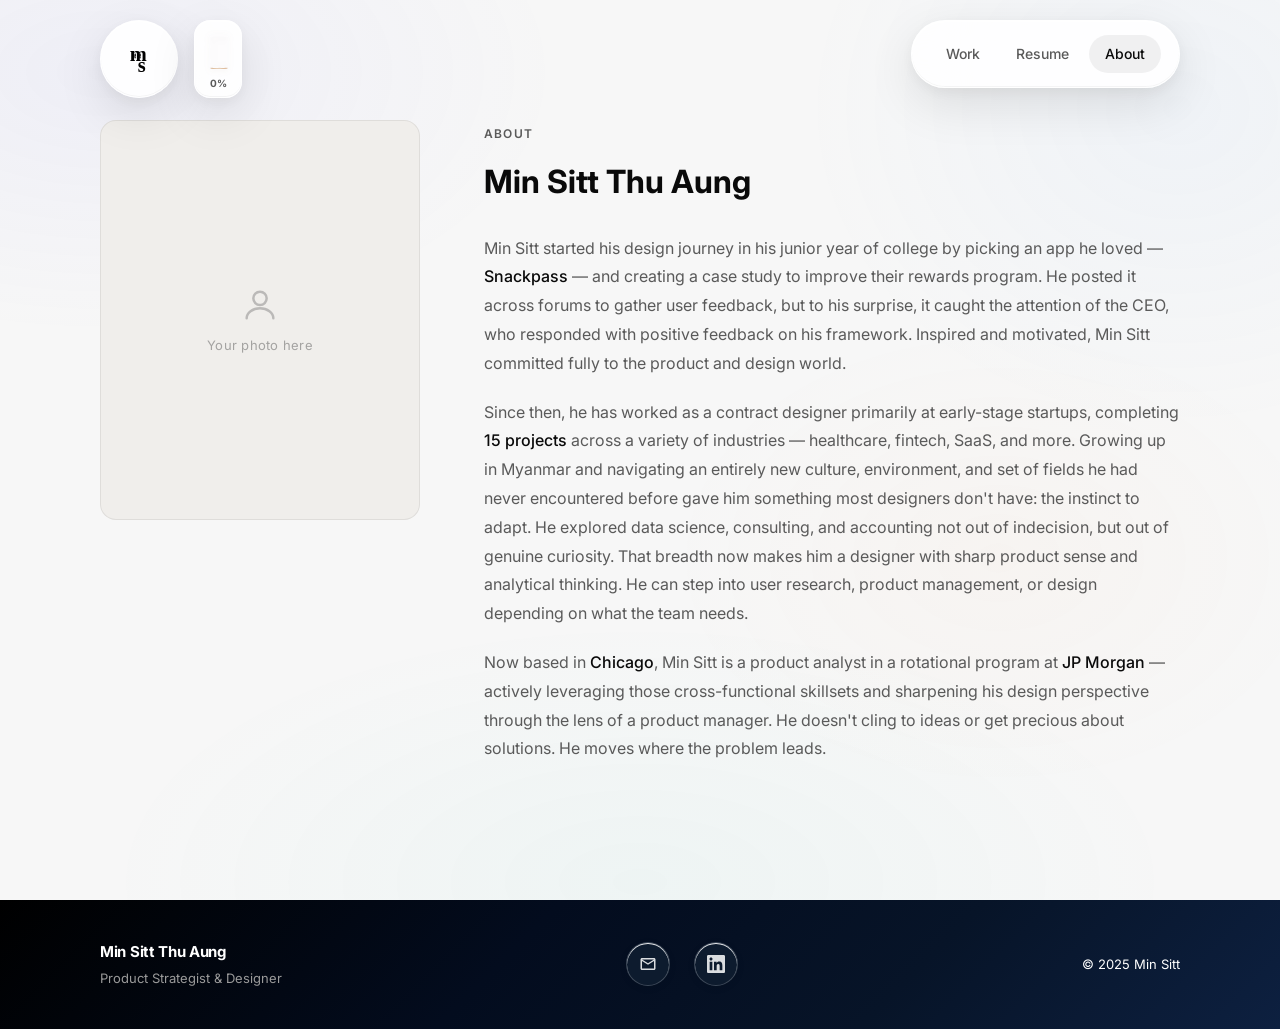
==== about.html @ b50e0cc5 "Add about page bio, layout, and image placeholder https://claude.ai/code/session_01Rt6TkphdpA5BntCbb" ====
<!DOCTYPE html>
<html lang="en">
<head>
  <meta charset="UTF-8" />
  <meta name="viewport" content="width=device-width, initial-scale=1.0" />
  <title>About | Min Sitt</title>
  <meta name="description" content="About Min Sitt Thu Aung — Product Strategist & Designer." />
  <link rel="stylesheet" href="styles.css" />
  <link rel="stylesheet" href="tea-tracker.css" />
  <link rel="preconnect" href="https://fonts.googleapis.com" />
  <link rel="preconnect" href="https://fonts.gstatic.com" crossorigin />
  <style>
    .about-page {
      padding-top: 120px;
      padding-bottom: 100px;
      min-height: 100vh;
    }
    .about-layout {
      display: grid;
      grid-template-columns: 320px 1fr;
      gap: 64px;
      align-items: start;
    }
    .about-image-col {
      position: sticky;
      top: 100px;
    }
    .about-image-placeholder {
      width: 100%;
      aspect-ratio: 4 / 5;
      background: #F0EEEB;
      border-radius: 16px;
      border: 1px solid var(--border);
      display: flex;
      flex-direction: column;
      align-items: center;
      justify-content: center;
      gap: 10px;
      color: var(--text-secondary);
    }
    .about-image-placeholder svg {
      opacity: 0.35;
    }
    .about-image-placeholder span {
      font-size: 0.8125rem;
      opacity: 0.5;
      letter-spacing: 0.02em;
    }
    .about-text-col {
      padding-top: 4px;
    }
    .about-label {
      font-size: 0.75rem;
      font-weight: 600;
      letter-spacing: 0.1em;
      text-transform: uppercase;
      color: var(--text-secondary);
      margin: 0 0 20px;
    }
    .about-name {
      font-size: 2rem;
      font-weight: 700;
      line-height: 1.2;
      color: var(--text-primary);
      margin: 0 0 32px;
    }
    .about-bio p {
      font-size: 1rem;
      line-height: 1.8;
      color: var(--text-secondary);
      margin: 0 0 20px;
    }
    .about-bio p:last-child {
      margin-bottom: 0;
    }
    .about-bio strong {
      color: var(--text-primary);
      font-weight: 500;
    }
    @media (max-width: 768px) {
      .about-layout {
        grid-template-columns: 1fr;
        gap: 36px;
      }
      .about-image-col {
        position: static;
      }
      .about-image-placeholder {
        aspect-ratio: 3 / 2;
      }
      .about-name {
        font-size: 1.5rem;
      }
    }
  </style>
</head>
<body>

  <!-- ===================== NAVIGATION ===================== -->
  <nav class="nav" role="navigation">
    <div class="nav-left">
      <a href="index.html" class="nav-logo-pill">
        <img src="assets/images/logo.svg" alt="Min Sitt" class="nav-logo" />
      </a>
    </div>
    <div class="nav-links-pill">
      <div class="nav-links">
        <a href="index.html#work">Work</a>
        <a href="resume.html">Resume</a>
        <a href="about.html" class="active">About</a>
      </div>
      <button class="nav-toggle" aria-label="Toggle menu" aria-expanded="false">
        <span></span><span></span><span></span>
      </button>
    </div>
    <div class="nav-mobile" role="menu">
      <a href="index.html#work" role="menuitem">Work</a>
      <a href="resume.html" role="menuitem">Resume</a>
      <a href="about.html" role="menuitem">About</a>
    </div>
  </nav>

  <main class="about-page">
    <div class="container">
      <div class="about-layout">

        <!-- Image -->
        <div class="about-image-col">
          <div class="about-image-placeholder">
            <svg width="40" height="40" viewBox="0 0 24 24" fill="none" xmlns="http://www.w3.org/2000/svg">
              <circle cx="12" cy="8" r="4" stroke="currentColor" stroke-width="1.5"/>
              <path d="M4 20C4 16.686 7.582 14 12 14C16.418 14 20 16.686 20 20" stroke="currentColor" stroke-width="1.5" stroke-linecap="round"/>
            </svg>
            <span>Your photo here</span>
          </div>
        </div>

        <!-- Bio -->
        <div class="about-text-col">
          <p class="about-label">About</p>
          <h1 class="about-name">Min Sitt Thu Aung</h1>
          <div class="about-bio">
            <p>
              Min Sitt started his design journey in his junior year of college by picking an app he loved — <strong>Snackpass</strong> — and creating a case study to improve their rewards program. He posted it across forums to gather user feedback, but to his surprise, it caught the attention of the CEO, who responded with positive feedback on his framework. Inspired and motivated, Min Sitt committed fully to the product and design world.
            </p>
            <p>
              Since then, he has worked as a contract designer primarily at early-stage startups, completing <strong>15 projects</strong> across a variety of industries — healthcare, fintech, SaaS, and more. Growing up in Myanmar and navigating an entirely new culture, environment, and set of fields he had never encountered before gave him something most designers don't have: the instinct to adapt. He explored data science, consulting, and accounting not out of indecision, but out of genuine curiosity. That breadth now makes him a designer with sharp product sense and analytical thinking. He can step into user research, product management, or design depending on what the team needs.
            </p>
            <p>
              Now based in <strong>Chicago</strong>, Min Sitt is a product analyst in a rotational program at <strong>JP Morgan</strong> — actively leveraging those cross-functional skillsets and sharpening his design perspective through the lens of a product manager. He doesn't cling to ideas or get precious about solutions. He moves where the problem leads.
            </p>
          </div>
        </div>

      </div>
    </div>
  </main>

  <footer class="footer">
    <div class="container">
      <div class="footer-inner">
        <div class="footer-left">
          <span class="footer-name">Min Sitt Thu Aung</span>
          <span class="footer-tagline">Product Strategist &amp; Designer</span>
        </div>
        <nav class="footer-links" aria-label="Footer links">
          <a href="mailto:minsitt101@gmail.com" class="social-icon-btn" aria-label="Email Min Mitt">
            <svg viewBox="0 0 24 24" fill="none" xmlns="http://www.w3.org/2000/svg" aria-hidden="true">
              <path d="M22 6C22 4.9 21.1 4 20 4H4C2.9 4 2 4.9 2 6V18C2 19.1 2.9 20 4 20H20C21.1 20 22 19.1 22 18V6ZM20 6L12 11L4 6H20ZM20 18H4V8L12 13L20 8V18Z" fill="currentColor"/>
            </svg>
          </a>
          <a href="https://www.linkedin.com/in/min-sitt-thu-aung/" target="_blank" rel="noopener" class="social-icon-btn" aria-label="Min Sitt on LinkedIn">
            <svg viewBox="0 0 24 24" fill="currentColor" xmlns="http://www.w3.org/2000/svg" aria-hidden="true">
              <path d="M20.447 20.452H16.893V14.883C16.893 13.555 16.866 11.846 15.041 11.846C13.188 11.846 12.905 13.291 12.905 14.785V20.452H9.351V9H12.765V10.561H12.811C13.288 9.661 14.448 8.711 16.181 8.711C19.782 8.711 20.448 11.081 20.448 14.166V20.452H20.447ZM5.337 7.433C4.193 7.433 3.274 6.507 3.274 5.368C3.274 4.23 4.194 3.305 5.337 3.305C6.477 3.305 7.401 4.23 7.401 5.368C7.401 6.507 6.476 7.433 5.337 7.433ZM7.119 20.452H3.555V9H7.119V20.452ZM22.225 0H1.771C0.792 0 0 0.774 0 1.729V22.271C0 23.227 0.792 24 1.771 24H22.222C23.2 24 24 23.227 24 22.271V1.729C24 0.774 23.2 0 22.222 0H22.225Z"/>
            </svg>
          </a>
        </nav>
        <span class="footer-copy">&copy; 2025 Min Sitt</span>
      </div>
    </div>
  </footer>

  <script src="script.js"></script>
  <script src="tea-tracker.js"></script>
</body>
</html>
---- styles.css ----
/* ============================================
   MIN SITT — PORTFOLIO
   Design System: Apple Liquid Glass Aesthetic
   ============================================ */

@import url('https://fonts.googleapis.com/css2?family=Inter:ital,opsz,wght@0,14..32,300;0,14..32,400;0,14..32,500;0,14..32,600;0,14..32,700;1,14..32,400&display=swap');
@import url('https://fonts.googleapis.com/css2?family=Libre+Baskerville:ital,wght@0,400;0,700;1,400&display=swap');

/* --- Root Variables --- */
:root {
  --font: 'Inter', -apple-system, BlinkMacSystemFont, 'Segoe UI', sans-serif;

  /* Colors */
  --bg: #F7F7F7;
  --surface: #FFFFFF;
  --text-primary: #0A0A0A;
  --text-secondary: #5A5A5A;
  --text-tertiary: #9A9A9A;
  --accent-blue: #2563EB;  /* blue for CURRENTLY / PREVIOUSLY */
  --border: rgba(0, 0, 0, 0.07);

  /* Liquid Glass */
  --glass-bg: rgba(255, 255, 255, 0.72);
  --glass-bg-strong: rgba(255, 255, 255, 0.90);
  --glass-border: rgba(255, 255, 255, 0.65);
  --glass-border-subtle: rgba(0, 0, 0, 0.07);
  --glass-blur: blur(24px) saturate(180%);
  --glass-blur-strong: blur(48px) saturate(200%);

  /* Shadows */
  --shadow-xs:  0 1px 3px rgba(0,0,0,0.05), 0 1px 2px rgba(0,0,0,0.03);
  --shadow-sm:  0 2px 8px rgba(0,0,0,0.06), 0 1px 3px rgba(0,0,0,0.04);
  --shadow-md:  0 8px 24px rgba(0,0,0,0.08), 0 2px 8px rgba(0,0,0,0.04);
  --shadow-lg:  0 16px 48px rgba(0,0,0,0.10), 0 4px 16px rgba(0,0,0,0.05);
  --shadow-xl:  0 32px 80px rgba(0,0,0,0.12), 0 8px 24px rgba(0,0,0,0.06);
  --glass-inset: inset 0 1px 0 rgba(255,255,255,0.90), inset 0 -1px 0 rgba(0,0,0,0.04);

  /* Radii */
  --r-sm:   10px;
  --r-md:   16px;
  --r-lg:   24px;
  --r-xl:   32px;
  --r-2xl:  40px;
  --r-pill: 100px;

  /* Transitions */
  --ease: cubic-bezier(0.25, 0.46, 0.45, 0.94);
  --ease-out: cubic-bezier(0.0, 0.0, 0.2, 1);
  --dur: 0.3s;
  --dur-slow: 0.55s;
}

/* --- Reset --- */
*, *::before, *::after { box-sizing: border-box; margin: 0; padding: 0; }

html {
  scroll-behavior: smooth;
  -webkit-font-smoothing: antialiased;
  -moz-osx-font-smoothing: grayscale;
  text-rendering: optimizeLegibility;
}

body {
  font-family: var(--font);
  background-color: var(--bg);
  color: var(--text-primary);
  line-height: 1.6;
  overflow-x: hidden;
}

a { text-decoration: none; color: inherit; }
img { max-width: 100%; height: auto; display: block; }

/* Ambient background — gives glass something to refract against */
body::before {
  content: '';
  position: fixed;
  inset: 0;
  background:
    radial-gradient(ellipse 55% 45% at 8%  8%,  rgba(99,102,241,0.06)  0%, transparent 65%),
    radial-gradient(ellipse 45% 55% at 92% 12%, rgba(96,165,250,0.05)  0%, transparent 65%),
    radial-gradient(ellipse 65% 45% at 50% 98%, rgba(20,184,166,0.04)  0%, transparent 65%),
    radial-gradient(ellipse 40% 40% at 78% 62%, rgba(251,146,60,0.03)  0%, transparent 65%);
  pointer-events: none;
  z-index: -1;
}

/* --- Container --- */
.container {
  max-width: 1160px;
  margin: 0 auto;
  padding: 0 40px;
}

/* ============================================
   NAVIGATION — Floating Glass Pill
   ============================================ */
.nav {
  position: fixed;
  top: 20px;
  left: 0;
  right: 0;
  z-index: 1000;
  max-width: 1160px;
  margin: 0 auto;
  padding: 0 40px;
  display: flex;
  justify-content: space-between;
  align-items: flex-start;
  pointer-events: none;
}

/* Left nav group: logo pill + tea tracker */
.nav-left {
  display: flex;
  align-items: flex-start;
  gap: 16px;
}

/* Shared glass pill base */
.nav-logo-pill,
.nav-links-pill {
  background: var(--glass-bg-strong);
  backdrop-filter: var(--glass-blur-strong);
  -webkit-backdrop-filter: var(--glass-blur-strong);
  border: 1px solid var(--glass-border);
  box-shadow: var(--glass-inset), var(--shadow-lg);
  pointer-events: auto;
  transition: box-shadow var(--dur) var(--ease);
}

/* Left: circular logo pill */
.nav-logo-pill {
  display: flex;
  align-items: center;
  justify-content: center;
  border-radius: 50%;
  width: 78px;
  height: 78px;
  flex-shrink: 0;
}

.nav-logo {
  display: block;
  height: 54px;
  width: auto;
}

/* Right: links pill */
.nav-links-pill {
  border-radius: var(--r-pill);
  padding: 14px 18px;
  display: flex;
  align-items: center;
}

.nav-links {
  display: flex;
  align-items: center;
  gap: 4px;
}

.nav-links a {
  font-size: 14px;
  font-weight: 500;
  color: var(--text-secondary);
  padding: 8px 16px;
  border-radius: var(--r-pill);
  transition: all var(--dur) var(--ease);
  white-space: nowrap;
}
.nav-links a:hover, .nav-links a.active {
  color: var(--text-primary);
  background: rgba(0,0,0,0.055);
}

/* Hamburger */
.nav-toggle {
  display: none;
  flex-direction: column;
  gap: 5px;
  background: none;
  border: none;
  cursor: pointer;
  padding: 8px;
  border-radius: var(--r-sm);
  color: var(--text-primary);
  transition: background var(--dur) var(--ease);
}
.nav-toggle:hover { background: rgba(0,0,0,0.05); }
.nav-toggle span {
  display: block;
  width: 20px;
  height: 1.5px;
  background: currentColor;
  border-radius: 2px;
  transition: all var(--dur) var(--ease);
}
.nav-toggle.open span:nth-child(1) { transform: translateY(6.5px) rotate(45deg); }
.nav-toggle.open span:nth-child(2) { opacity: 0; transform: scaleX(0); }
.nav-toggle.open span:nth-child(3) { transform: translateY(-6.5px) rotate(-45deg); }

/* Mobile dropdown */
.nav-mobile {
  display: none;
  position: absolute;
  top: calc(100% + 10px);
  left: 0; right: 0;
  background: var(--glass-bg-strong);
  backdrop-filter: var(--glass-blur-strong);
  -webkit-backdrop-filter: var(--glass-blur-strong);
  border: 1px solid var(--glass-border);
  border-radius: var(--r-lg);
  box-shadow: var(--glass-inset), var(--shadow-xl);
  padding: 10px;
  flex-direction: column;
  gap: 2px;
  animation: menuIn 0.22s var(--ease) both;
  pointer-events: auto;
}
.nav-mobile.open { display: flex; }
.nav-mobile a {
  font-size: 16px;
  font-weight: 500;
  color: var(--text-secondary);
  padding: 14px 18px;
  border-radius: var(--r-md);
  transition: all var(--dur) var(--ease);
}
.nav-mobile a:hover { color: var(--text-primary); background: rgba(0,0,0,0.04); }

@keyframes menuIn {
  from { opacity: 0; transform: translateY(-8px); }
  to   { opacity: 1; transform: translateY(0); }
}

/* ============================================
   HERO
   1999–1100px desktop spec:
     Name:    40px
     Tagline: 25px
     Role:    20px
   ============================================ */
.hero {
  padding-top: 158px;
  padding-bottom: 100px;
}

.hero-greeting {
  font-size: 40px;
  font-weight: 700;
  letter-spacing: -0.025em;
  line-height: 1.15;
  color: var(--text-primary);
  margin-bottom: 28px;
  display: flex;
  align-items: center;
  gap: 10px;
  flex-wrap: wrap;
  opacity: 0;
  animation: fadeUp 0.65s var(--ease) 0.05s both;
}

.hero-star {
  display: inline-flex;
  align-items: center;
  color: var(--accent-blue);
  font-style: normal;
}

.hero-tagline {
  font-size: 25px;
  font-weight: 400;
  line-height: 1.55;
  color: var(--text-secondary);
  max-width: 640px;
  margin-bottom: 36px;
  letter-spacing: -0.01em;
  opacity: 0;
  animation: fadeUp 0.65s var(--ease) 0.15s both;
}

.hero-roles {
  display: flex;
  flex-direction: column;
  gap: 6px;
  margin-bottom: 44px;
  opacity: 0;
  animation: fadeUp 0.65s var(--ease) 0.25s both;
}

.hero-role-line {
  font-size: 20px;
  font-weight: 400;
  line-height: 1.5;
  color: var(--text-primary);
  letter-spacing: -0.005em;
}

.hero-role-line .role-label {
  font-weight: 700;
  color: var(--accent-blue);
  letter-spacing: 0.02em;
  font-size: 20px;
  margin-right: 6px;
}

.hero-cta {
  display: flex;
  align-items: center;
  gap: 12px;
  flex-wrap: wrap;
  opacity: 0;
  animation: fadeUp 0.65s var(--ease) 0.35s both;
}

/* Buttons */
.btn-primary {
  display: inline-flex;
  align-items: center;
  gap: 8px;
  background: var(--text-primary);
  color: #FFF;
  font-size: 14px;
  font-weight: 600;
  letter-spacing: -0.01em;
  padding: 14px 26px;
  border-radius: var(--r-pill);
  box-shadow: 0 2px 10px rgba(0,0,0,0.22), inset 0 1px 0 rgba(255,255,255,0.12);
  transition: all var(--dur) var(--ease);
}
.btn-primary:hover {
  transform: translateY(-2px) scale(1.02);
  box-shadow: 0 8px 28px rgba(0,0,0,0.26), inset 0 1px 0 rgba(255,255,255,0.12);
  opacity: 0.88;
}
.btn-primary:active { transform: translateY(0) scale(0.99); }

.btn-glass {
  display: inline-flex;
  align-items: center;
  gap: 8px;
  background: var(--glass-bg-strong);
  backdrop-filter: var(--glass-blur);
  -webkit-backdrop-filter: var(--glass-blur);
  border: 1px solid var(--glass-border-subtle);
  color: var(--text-primary);
  font-size: 14px;
  font-weight: 600;
  letter-spacing: -0.01em;
  padding: 14px 26px;
  border-radius: var(--r-pill);
  box-shadow: var(--glass-inset), var(--shadow-sm);
  transition: all var(--dur) var(--ease);
}
.btn-glass:hover {
  transform: translateY(-2px) scale(1.02);
  box-shadow: var(--glass-inset), var(--shadow-md);
}
.btn-glass:active { transform: translateY(0) scale(0.99); }

/* ============================================
   HERO LAYOUT — Side by side
   ============================================ */
.hero-layout {
  display: flex;
  align-items: center;
  gap: 72px;
}

.hero-content {
  flex: 1;
  min-width: 0;
}

/* ---- Photo column ---- */
.hero-photo-col {
  flex-shrink: 0;
  display: flex;
  flex-direction: column;
  align-items: center;
  gap: 20px;
  opacity: 0;
  animation: fadeUp 0.65s var(--ease) 0.4s both;
}

.hero-photo-wrap {
  position: relative;
}

/* Outer glow ring — Liquid Glass style */
.hero-photo-ring {
  width: 280px;
  height: 280px;
  border-radius: 50%;
  padding: 5px;
  background: linear-gradient(
    135deg,
    rgba(255, 255, 255, 0.90) 0%,
    rgba(255, 255, 255, 0.45) 40%,
    rgba(255, 255, 255, 0.20) 100%
  );
  box-shadow:
    0 0 0 1px rgba(255, 255, 255, 0.60),
    0 8px 32px rgba(0, 0, 0, 0.10),
    0 2px 8px rgba(0, 0, 0, 0.06),
    inset 0 1px 0 rgba(255, 255, 255, 0.95),
    inset 0 -1px 0 rgba(0, 0, 0, 0.04);
  backdrop-filter: blur(2px);
  -webkit-backdrop-filter: blur(2px);
  transition: box-shadow var(--dur-slow) var(--ease);
}

.hero-photo-ring:hover {
  box-shadow:
    0 0 0 1px rgba(255, 255, 255, 0.75),
    0 16px 48px rgba(0, 0, 0, 0.13),
    0 4px 12px rgba(0, 0, 0, 0.07),
    inset 0 1px 0 rgba(255, 255, 255, 0.95),
    inset 0 -1px 0 rgba(0, 0, 0, 0.04);
}

.hero-photo {
  width: 100%;
  height: 100%;
  border-radius: 50%;
  object-fit: cover;
  object-position: center top;
  display: block;
}

/* ---- Social icons ---- */
.hero-socials {
  display: flex;
  align-items: center;
  gap: 12px;
}

.social-icon-btn {
  display: inline-flex;
  align-items: center;
  justify-content: center;
  width: 44px;
  height: 44px;
  border-radius: 50%;
  background: var(--glass-bg-strong);
  backdrop-filter: var(--glass-blur);
  -webkit-backdrop-filter: var(--glass-blur);
  border: 1px solid var(--glass-border);
  box-shadow: var(--glass-inset), var(--shadow-sm);
  color: var(--text-secondary);
  transition: all var(--dur) var(--ease);
}

.social-icon-btn svg {
  width: 18px;
  height: 18px;
}

.social-icon-btn:hover {
  color: var(--text-primary);
  background: rgba(255, 255, 255, 0.95);
  transform: translateY(-2px) scale(1.06);
  box-shadow: var(--glass-inset), var(--shadow-md);
}

.social-icon-btn:active {
  transform: translateY(0) scale(0.97);
}

/* ============================================
   WORK SECTION
   ============================================ */
.work {
  padding: 80px 0 120px;
}

.section-header {
  display: flex;
  align-items: baseline;
  justify-content: space-between;
  margin-bottom: 40px;
  padding-bottom: 20px;
  border-bottom: 1px solid var(--border);
}

.section-title {
  font-size: 13px;
  font-weight: 700;
  letter-spacing: 0.09em;
  text-transform: uppercase;
  color: var(--text-tertiary);
}

.section-count {
  font-size: 13px;
  font-weight: 500;
  color: var(--text-tertiary);
}

/* Projects Grid */
.projects-grid {
  display: grid;
  grid-template-columns: repeat(2, 1fr);
  gap: 20px;
}


/* Project Card — Liquid Glass */
.project-card {
  display: block;
  border-radius: var(--r-xl);
  overflow: hidden;
  text-decoration: none;
  color: inherit;
  background: var(--glass-bg-strong);
  backdrop-filter: var(--glass-blur);
  -webkit-backdrop-filter: var(--glass-blur);
  border: 1px solid rgba(255,255,255,0.75);
  box-shadow: var(--glass-inset), var(--shadow-md);
  transition:
    transform var(--dur) var(--ease),
    box-shadow var(--dur) var(--ease);
  position: relative;
}
.project-card:hover {
  transform: translateY(-7px) scale(1.006);
  box-shadow: var(--glass-inset), var(--shadow-xl);
}
.project-card:active {
  transform: translateY(-2px) scale(1.003);
}

/* Preview */
.project-preview {
  width: 100%;
  aspect-ratio: 16 / 9;
  overflow: hidden;
  position: relative;
}

.project-preview-bg {
  width: 100%; height: 100%;
  transition: transform var(--dur-slow) var(--ease);
}
.project-card:hover .project-preview-bg { transform: scale(1.04); }

.project-preview img {
  position: absolute;
  inset: 0;
  width: 100%; height: 100%;
  object-fit: cover;
  transition: transform var(--dur-slow) var(--ease);
}
.project-card:hover .project-preview img { transform: scale(1.04); }

/* Info panel */
.project-info {
  padding: 24px 28px;
  display: flex;
  align-items: flex-start;
  justify-content: space-between;
  gap: 16px;
}

.project-meta { flex: 1; }

.project-number {
  font-size: 11px;
  font-weight: 700;
  letter-spacing: 0.08em;
  text-transform: uppercase;
  color: var(--text-tertiary);
  margin-bottom: 6px;
}

.project-title {
  font-size: 20px;
  font-weight: 700;
  letter-spacing: -0.025em;
  line-height: 1.2;
  color: var(--text-primary);
  margin-bottom: 6px;
}

.project-desc {
  font-size: 14px;
  color: var(--text-secondary);
  line-height: 1.55;
  max-width: 560px;
}

.project-tags {
  display: flex;
  flex-wrap: wrap;
  gap: 6px;
  margin-top: 14px;
}

.tag {
  display: inline-block;
  font-size: 11px;
  font-weight: 600;
  letter-spacing: 0.05em;
  text-transform: uppercase;
  color: var(--text-secondary);
  background: rgba(0,0,0,0.05);
  border: 1px solid rgba(0,0,0,0.06);
  padding: 5px 11px;
  border-radius: var(--r-pill);
}

.tag--nda {
  color: #92400E;
  background: rgba(251, 191, 36, 0.12);
  border-color: rgba(251, 191, 36, 0.35);
}

/* NDA Gate — case study locked section */
.cs-nda-gate {
  display: flex;
  flex-direction: column;
  align-items: center;
  justify-content: center;
  text-align: center;
  padding: 80px 24px 100px;
  gap: 20px;
}

.cs-nda-gate-label {
  font-size: 18px;
  font-weight: 500;
  color: var(--text-primary);
  letter-spacing: 0.04em;
}

.cs-nda-gate .social-icon-btn {
  width: 48px;
  height: 48px;
  font-size: 22px;
}

.project-arrow {
  display: flex;
  align-items: center;
  justify-content: center;
  width: 40px; height: 40px;
  border-radius: 50%;
  background: rgba(0,0,0,0.06);
  color: var(--text-primary);
  flex-shrink: 0;
  align-self: flex-end;
  transition: all var(--dur) var(--ease);
}
.project-card:hover .project-arrow {
  background: var(--text-primary);
  color: #FFF;
  transform: translate(2px, -2px);
}
.project-arrow svg { width: 16px; height: 16px; }

/* Project-specific gradient palettes (swap divs for real screenshots) */
/* STP — high-stakes, alert, authority */
.grad-stp {
  background: linear-gradient(135deg, #0c0c1e 0%, #1a1040 40%, #2d1b69 70%, #4c1d95 100%);
}
/* Curiocity — finance, data, clarity */
.grad-curiocity {
  background: linear-gradient(135deg, #0a0f1e 0%, #0f1f3d 40%, #1e3a6e 70%, #1d4ed8 100%);
}
/* NDA Healthcare — clinical, trust, diagnostics */
.grad-health {
  background: linear-gradient(135deg, #022c22 0%, #064e3b 45%, #065f46 75%, #047857 100%);
}
/* Snackpass — energy, food, social rewards */
.grad-snackpass {
  background: linear-gradient(135deg, #3b0a1c 0%, #831843 40%, #be185d 70%, #e11d48 100%);
}
/* JP Morgan — new terracotta/copper brand */
.grad-jpm {
  background:
    linear-gradient(160deg, rgba(180, 120, 70, 0.55) 0%, transparent 50%),
    linear-gradient(320deg, rgba(100, 58, 28, 0.50) 0%, transparent 55%),
    linear-gradient(220deg, rgba(210, 155, 100, 0.40) 0%, transparent 45%),
    linear-gradient(50deg,  rgba(90,  50, 20, 0.45) 0%, transparent 50%),
    #B8723A;
}

/* ============================================
   FOOTER
   ============================================ */
.footer {
  padding: 40px 0;
  background: linear-gradient(135deg, #000000 0%, #030c1e 40%, #071428 70%, #0d2040 100%);
  border-top: none;
}

/* Override text colors for accessibility against dark footer background */
.footer-name {
  color: #FFFFFF;
}
.footer-tagline {
  color: rgba(255, 255, 255, 0.75);
}
.footer-copy {
  color: #ffffff;
}

/* Icon buttons tuned for dark footer — solid background so browser chrome doesn't bleed through */
.footer .social-icon-btn {
  color: rgba(255, 255, 255, 0.85);
  background: #0d1b2e;
  border-color: rgba(255, 255, 255, 0.2);
}
.footer .social-icon-btn:hover {
  color: #ffffff;
  background: #142540;
  border-color: rgba(255, 255, 255, 0.35);
  box-shadow: var(--glass-inset), 0 0 16px rgba(100, 160, 255, 0.2);
}

.footer-inner {
  display: flex;
  align-items: center;
  justify-content: space-between;
  flex-wrap: wrap;
  gap: 20px;
}

.footer-left { display: flex; flex-direction: column; gap: 4px; }

.footer-name {
  font-size: 15px;
  font-weight: 700;
  letter-spacing: -0.02em;
}

.footer-tagline {
  font-size: 13px;
  color: var(--text-tertiary);
}

.footer-links {
  display: flex;
  align-items: center;
  gap: 24px;
  flex-wrap: wrap;
}
.footer-links a {
  font-size: 14px;
  font-weight: 500;
  color: var(--text-secondary);
  transition: color var(--dur) var(--ease);
}
.footer-links a:hover { color: var(--text-primary); }

.footer-copy {
  font-size: 13px;
  color: #ffffff;
}

/* ============================================
   CASE STUDY PAGES
   ============================================ */
.cs-page { padding-top: 140px; }

.back-link {
  display: inline-flex;
  align-items: center;
  gap: 8px;
  font-size: 14px;
  font-weight: 500;
  color: var(--text-secondary);
  margin-bottom: 40px;
  padding: 10px 18px;
  border-radius: var(--r-pill);
  background: var(--glass-bg-strong);
  backdrop-filter: var(--glass-blur);
  -webkit-backdrop-filter: var(--glass-blur);
  border: 1px solid var(--glass-border-subtle);
  box-shadow: var(--glass-inset), var(--shadow-xs);
  transition: all var(--dur) var(--ease);
}
.back-link:hover {
  color: var(--text-primary);
  transform: translateX(-3px);
  box-shadow: var(--glass-inset), var(--shadow-sm);
}
.back-link svg { width: 14px; height: 14px; }

.cs-eyebrow {
  font-size: 12px;
  font-weight: 700;
  letter-spacing: 0.1em;
  text-transform: uppercase;
  color: var(--text-tertiary);
  margin-bottom: 18px;
}

.cs-title {
  font-size: clamp(36px, 5.5vw, 68px);
  font-weight: 700;
  letter-spacing: -0.04em;
  line-height: 1.05;
  margin-bottom: 22px;
  max-width: 900px;
}

.cs-subtitle {
  font-size: clamp(17px, 2vw, 21px);
  color: var(--text-secondary);
  line-height: 1.55;
  max-width: 680px;
  margin-bottom: 44px;
  font-weight: 400;
  letter-spacing: -0.01em;
}

/* Meta pills strip */
.cs-meta-strip {
  display: flex;
  flex-wrap: wrap;
  gap: 10px;
  margin-bottom: 72px;
}

.cs-meta-pill {
  display: flex;
  align-items: center;
  gap: 10px;
  background: var(--glass-bg-strong);
  backdrop-filter: var(--glass-blur);
  -webkit-backdrop-filter: var(--glass-blur);
  border: 1px solid var(--glass-border-subtle);
  border-radius: var(--r-pill);
  box-shadow: var(--glass-inset), var(--shadow-xs);
  padding: 11px 20px;
}
.cs-meta-pill .pill-label {
  font-size: 11px;
  font-weight: 700;
  letter-spacing: 0.07em;
  text-transform: uppercase;
  color: var(--text-tertiary);
}
.cs-meta-pill .pill-sep {
  width: 1px; height: 12px;
  background: var(--border);
}
.cs-meta-pill .pill-value {
  font-size: 13px;
  font-weight: 600;
  color: var(--text-primary);
}

/* Hero image */
.cs-hero-image {
  width: 100%;
  border-radius: var(--r-xl);
  overflow: hidden;
  margin-bottom: 100px;
  box-shadow: var(--shadow-xl);
}
.cs-hero-image img {
  width: 100%; height: auto;
  display: block;
}
.cs-hero-image-placeholder {
  width: 100%; height: 100%;
  display: flex;
  align-items: center;
  justify-content: center;
  font-size: 13px;
  font-weight: 600;
  color: rgba(255,255,255,0.5);
  letter-spacing: 0.08em;
  text-transform: uppercase;
}

/* Content body */
.cs-body {
  max-width: 760px;
  margin: 0 auto;
  padding-bottom: 120px;
}

.cs-section {
  margin-bottom: 80px;
}

.cs-section-label {
  font-size: 11px;
  font-weight: 700;
  letter-spacing: 0.1em;
  text-transform: uppercase;
  color: var(--text-tertiary);
  margin-bottom: 20px;
  padding-bottom: 14px;
  border-bottom: 1px solid var(--border);
}

.cs-section h2 {
  font-size: clamp(24px, 3vw, 34px);
  font-weight: 700;
  letter-spacing: -0.025em;
  line-height: 1.2;
  margin-bottom: 20px;
}

.cs-section h3 {
  font-size: clamp(18px, 2.2vw, 22px);
  font-weight: 700;
  letter-spacing: -0.02em;
  line-height: 1.25;
  margin-bottom: 12px;
  margin-top: 44px;
}
.cs-section h3:first-child { margin-top: 0; }

.cs-section p {
  font-size: 17px;
  line-height: 1.78;
  color: var(--text-secondary);
  margin-bottom: 20px;
}
.cs-section p:last-child { margin-bottom: 0; }

.cs-section ul, .cs-section ol {
  padding-left: 22px;
  margin-bottom: 20px;
}
.cs-section li {
  font-size: 17px;
  line-height: 1.78;
  color: var(--text-secondary);
  margin-bottom: 8px;
}

/* Highlight / Callout */
.cs-callout {
  background: var(--glass-bg);
  backdrop-filter: var(--glass-blur);
  -webkit-backdrop-filter: var(--glass-blur);
  border: 1px solid var(--glass-border-subtle);
  border-radius: var(--r-lg);
  box-shadow: var(--glass-inset), var(--shadow-sm);
  padding: 32px 36px;
  margin: 40px 0;
}

.cs-callout blockquote {
  font-size: clamp(17px, 2vw, 22px);
  font-weight: 500;
  font-style: italic;
  line-height: 1.55;
  color: var(--text-primary);
  letter-spacing: -0.01em;
}

.cs-callout .quote-attr {
  font-size: 12px;
  font-weight: 700;
  color: var(--text-tertiary);
  margin-top: 16px;
  font-style: normal;
  letter-spacing: 0.07em;
  text-transform: uppercase;
}

/* Stats row */
.cs-stats {
  display: grid;
  grid-template-columns: repeat(3, 1fr);
  gap: 16px;
  margin: 40px 0;
}

.stat-card {
  background: var(--glass-bg-strong);
  backdrop-filter: var(--glass-blur);
  -webkit-backdrop-filter: var(--glass-blur);
  border: 1px solid var(--glass-border-subtle);
  border-radius: var(--r-lg);
  box-shadow: var(--glass-inset), var(--shadow-sm);
  padding: 24px 20px;
  text-align: center;
}

.stat-value {
  font-size: clamp(28px, 4vw, 40px);
  font-weight: 700;
  letter-spacing: -0.04em;
  line-height: 1;
  margin-bottom: 8px;
}
.stat-label {
  font-size: 13px;
  font-weight: 500;
  color: var(--text-secondary);
}

/* Wide images */
.cs-image-full {
  width: calc(100% + 80px);
  margin-left: -40px;
  border-radius: var(--r-xl);
  overflow: hidden;
  margin-top: 44px;
  margin-bottom: 44px;
  box-shadow: var(--shadow-lg);
}
.cs-image-full img {
  width: 100%; height: auto;
  display: block;
}
.cs-image-caption {
  text-align: center;
  font-size: 13px;
  color: var(--text-secondary);
  margin-top: 10px;
}
.cs-image-full .image-placeholder {
  aspect-ratio: 16/9;
  display: flex;
  align-items: center;
  justify-content: center;
  font-size: 12px;
  font-weight: 600;
  color: rgba(255,255,255,0.5);
  letter-spacing: 0.08em;
  text-transform: uppercase;
}

/* 2-col image grid */
.cs-image-grid {
  display: grid;
  grid-template-columns: 1fr 1fr;
  gap: 14px;
  margin: 40px 0;
}
.cs-image-grid-item {
  border-radius: var(--r-lg);
  overflow: hidden;
  box-shadow: var(--shadow-md);
  aspect-ratio: 4/3;
}
.cs-image-grid-item img {
  width: 100%; height: 100%;
  object-fit: cover;
}
.cs-image-grid-item .image-placeholder {
  width: 100%; height: 100%;
  display: flex;
  align-items: center;
  justify-content: center;
  font-size: 12px;
  font-weight: 600;
  color: rgba(255,255,255,0.5);
  letter-spacing: 0.07em;
  text-transform: uppercase;
}

.img-caption {
  font-size: 13px;
  font-style: italic;
  color: var(--text-tertiary);
  text-align: center;
  margin-top: 12px;
}

.cs-figure {
  margin-top: 44px;
  margin-bottom: 44px;
}
.cs-figure .cs-image-full {
  margin-top: 0;
  margin-bottom: 0;
  border-radius: 0 !important;
  overflow: visible !important;
  box-shadow: none;
}

/* Feature cards — Apple Liquid Glass (used in STP case study) */
.cs-feature-grid {
  display: grid;
  grid-template-columns: 1fr 1fr;
  gap: 16px;
  margin: 32px 0;
}

.cs-feature-card {
  background: var(--glass-bg-strong);
  backdrop-filter: var(--glass-blur);
  -webkit-backdrop-filter: var(--glass-blur);
  border: 1px solid var(--glass-border);
  border-radius: var(--r-lg);
  box-shadow: var(--glass-inset), var(--shadow-md);
  padding: 28px 24px;
}

.cs-feature-card-icon {
  font-size: 30px;
  line-height: 1;
  margin-bottom: 14px;
}

.cs-feature-card h4 {
  font-size: 16px;
  font-weight: 700;
  letter-spacing: -0.02em;
  color: var(--text-primary);
  margin-bottom: 8px;
}

.cs-feature-card p {
  font-size: 15px;
  color: var(--text-secondary);
  line-height: 1.6;
  margin-bottom: 0;
}

/* Section divider */
.cs-divider {
  border: none;
  border-top: 1px solid var(--border);
  margin: 0 0 80px;
}

/* Case study nav */
.cs-nav {
  display: grid;
  grid-template-columns: 1fr 1fr;
  gap: 14px;
  padding-top: 60px;
  border-top: 1px solid var(--border);
}

.cs-nav-card {
  display: block;
  background: var(--glass-bg-strong);
  backdrop-filter: var(--glass-blur);
  -webkit-backdrop-filter: var(--glass-blur);
  border: 1px solid var(--glass-border-subtle);
  border-radius: var(--r-lg);
  box-shadow: var(--glass-inset), var(--shadow-sm);
  padding: 22px 24px;
  transition: all var(--dur) var(--ease);
  text-decoration: none;
  color: inherit;
}
.cs-nav-card:hover {
  transform: translateY(-3px);
  box-shadow: var(--glass-inset), var(--shadow-lg);
}
.cs-nav-card.next { text-align: right; }
.cs-nav-dir {
  font-size: 11px;
  font-weight: 700;
  letter-spacing: 0.08em;
  text-transform: uppercase;
  color: var(--text-tertiary);
  margin-bottom: 8px;
}
.cs-nav-title {
  font-size: 15px;
  font-weight: 700;
  letter-spacing: -0.02em;
}

/* ============================================
   TESTIMONIALS SECTION
   ============================================ */
.testimonials {
  padding: 0 0 120px;
}

.testimonials-scroll-wrapper {
  overflow: hidden;
  position: relative;
}

.testimonials-scroll-wrapper::before,
.testimonials-scroll-wrapper::after {
  content: '';
  position: absolute;
  top: 0;
  height: 100%;
  /* Covers the full container margin + 80px into card area so the fade is always visible */
  width: max(80px, calc((100vw - 1160px) / 2 + 80px));
  pointer-events: none;
  z-index: 1;
}

.testimonials-scroll-wrapper::before {
  left: 0;
  background: linear-gradient(to right, var(--bg), transparent);
}

.testimonials-scroll-wrapper::after {
  right: 0;
  background: linear-gradient(to left, var(--bg), transparent);
}

@media (max-width: 600px) {
  .testimonials-scroll-wrapper::before,
  .testimonials-scroll-wrapper::after {
    width: 60px;
  }
}

.testimonials-track {
  display: flex;
  gap: 16px;
  overflow-x: auto;
  scroll-snap-type: x mandatory;
  scroll-behavior: smooth;
  /* Align first card with container content on all viewport widths */
  padding: 20px max(40px, calc((100vw - 1160px) / 2 + 40px)) 28px;
  /* Match scroll-padding to padding so snap doesn't override the offset */
  scroll-padding-left: max(40px, calc((100vw - 1160px) / 2 + 40px));
  scrollbar-width: none;
  -ms-overflow-style: none;
  cursor: grab;
}
.testimonials-track:active { cursor: grabbing; }
.testimonials-track::-webkit-scrollbar { display: none; }

/* Testimonial Card — soft matte frosted sheet, distinct from glossy project cards */
.testimonial-card {
  flex-shrink: 0;
  width: 380px;
  scroll-snap-align: start;
  display: flex;
  flex-direction: column;
  padding: 32px;
  background: #ECEEF0;
  border: none;
  border-radius: var(--r-xl);
  box-shadow: 0 2px 12px rgba(0,0,0,0.06), 0 1px 3px rgba(0,0,0,0.04);
  position: relative;
  overflow: hidden;
  transition:
    transform var(--dur) var(--ease),
    box-shadow var(--dur) var(--ease);
}
.testimonial-card:hover {
  transform: translateY(-4px);
  box-shadow: 0 8px 28px rgba(0,0,0,0.09), 0 2px 8px rgba(0,0,0,0.05);
}

/* Large decorative opening quote mark */
.testimonial-quote-mark {
  font-family: Georgia, 'Times New Roman', serif;
  font-size: 80px;
  line-height: 0.75;
  font-weight: 400;
  color: var(--accent-blue);
  opacity: 0.18;
  user-select: none;
  pointer-events: none;
  display: block;
  margin-bottom: 4px;
}

.testimonial-text {
  font-size: 16px;
  font-weight: 400;
  font-style: italic;
  line-height: 1.78;
  color: var(--text-primary);
  letter-spacing: -0.01em;
  flex: 1;
  margin-bottom: 28px;
}

/* Author row */
.testimonial-author {
  display: flex;
  align-items: center;
  gap: 14px;
  padding-top: 20px;
  border-top: 1px solid var(--border);
}

/* Initials-based avatar — replace with <img> when headshots are available */
.testimonial-avatar {
  width: 48px;
  height: 48px;
  border-radius: 50%;
  flex-shrink: 0;
  display: flex;
  align-items: center;
  justify-content: center;
  font-size: 13px;
  font-weight: 700;
  letter-spacing: 0.04em;
  color: rgba(255, 255, 255, 0.92);
  font-style: normal;
  box-shadow:
    0 2px 10px rgba(0, 0, 0, 0.18),
    inset 0 1px 0 rgba(255, 255, 255, 0.22);
}

/* Avatar colours matched to project gradient palettes */
.testimonial-avatar--health    { background: linear-gradient(135deg, #047857 0%, #065f46 100%); }
.testimonial-avatar--stp       { background: linear-gradient(135deg, #4c1d95 0%, #2d1b69 100%); }
.testimonial-avatar--curiocity { background: linear-gradient(135deg, #1d4ed8 0%, #0f1f3d 100%); }
.testimonial-avatar--jpm       { background: linear-gradient(135deg, #2563EB 0%, #1e3a5f 100%); }

.testimonial-author-info {
  display: flex;
  flex-direction: column;
  gap: 2px;
  min-width: 0;
}

.testimonial-name {
  font-size: 14px;
  font-weight: 700;
  letter-spacing: -0.01em;
  color: var(--text-primary);
  white-space: nowrap;
  overflow: hidden;
  text-overflow: ellipsis;
}

.testimonial-role {
  font-size: 12px;
  font-weight: 500;
  color: var(--text-secondary);
  white-space: nowrap;
  overflow: hidden;
  text-overflow: ellipsis;
}

.testimonial-project {
  font-size: 11px;
  font-weight: 700;
  text-transform: uppercase;
  letter-spacing: 0.07em;
  color: var(--accent-blue);
  margin-top: 1px;
}

/* Scroll navigation buttons */
.testimonials-nav {
  display: flex;
  align-items: center;
  gap: 8px;
  margin-top: 4px;
}

.testimonials-nav-btn {
  display: flex;
  align-items: center;
  justify-content: center;
  width: 40px;
  height: 40px;
  border-radius: 50%;
  border: 1px solid var(--glass-border-subtle);
  background: var(--glass-bg-strong);
  backdrop-filter: var(--glass-blur);
  -webkit-backdrop-filter: var(--glass-blur);
  box-shadow: var(--glass-inset), var(--shadow-sm);
  color: var(--text-secondary);
  cursor: pointer;
  padding: 0;
  transition: all var(--dur) var(--ease);
}
.testimonials-nav-btn:hover {
  color: var(--text-primary);
  box-shadow: var(--glass-inset), var(--shadow-md);
  transform: scale(1.08);
}
.testimonials-nav-btn:active { transform: scale(0.95); }
.testimonials-nav-btn svg { width: 16px; height: 16px; }

/* ============================================
   SCROLL ANIMATIONS
   ============================================ */
@keyframes fadeUp {
  from { opacity: 0; transform: translateY(18px); }
  to   { opacity: 1; transform: translateY(0); }
}

@keyframes fadeIn {
  from { opacity: 0; }
  to   { opacity: 1; }
}

.fade-up {
  opacity: 0;
  transform: translateY(22px);
  transition: opacity 0.65s var(--ease), transform 0.65s var(--ease);
}
.fade-up.visible {
  opacity: 1;
  transform: translateY(0);
}
.fade-up.delay-1 { transition-delay: 0.1s; }
.fade-up.delay-2 { transition-delay: 0.2s; }
.fade-up.delay-3 { transition-delay: 0.3s; }

/* ============================================
   RESPONSIVE
   ============================================ */
@media (max-width: 960px) {
  .nav-links { display: none; }
  .nav-toggle { display: flex; }
  .nav-links-pill { padding: 12px 14px; }

  .hero-layout {
    flex-direction: column-reverse;
    gap: 40px;
    text-align: center;
  }

  .hero-greeting {
    text-align: center;
    justify-content: center;
  }

  .hero-tagline,
  .hero-roles {
    text-align: center;
  }

  .hero-cta {
    justify-content: center;
  }

  .hero-photo-ring {
    width: 220px;
    height: 220px;
  }

  .projects-grid { grid-template-columns: 1fr; }

  .cs-image-full { width: 100%; margin-left: 0; }
  .cs-stats { grid-template-columns: 1fr 1fr; }
  .cs-nav { grid-template-columns: 1fr; }
  .cs-nav-card.next { text-align: left; }

  .testimonials-track { padding: 20px 40px 28px; }
}

@media (max-width: 600px) {
  .container { padding: 0 20px; }

  .nav { top: 14px; padding: 0 16px; }
  .nav-logo-pill { width: 60px; height: 60px; }
  .nav-logo { height: 32px; }
  .nav-links-pill { padding: 10px 12px; }

  .hero { padding-top: 112px; padding-bottom: 72px; }
  .hero-layout { gap: 32px; }
  .hero-greeting { font-size: 28px; }
  .hero-tagline  { font-size: 18px; }
  .hero-role-line { font-size: 16px; }
  .hero-role-line .role-label { font-size: 16px; }

  .hero-photo-ring {
    width: 180px;
    height: 180px;
  }

  .project-info { padding: 18px 20px; }
  .project-title { font-size: 17px !important; }

  .cs-hero-image { border-radius: var(--r-lg); }
  .cs-image-grid { grid-template-columns: 1fr; }
  .cs-feature-grid { grid-template-columns: 1fr; }
  .cs-stats { grid-template-columns: 1fr; }

  .footer-inner { flex-direction: column; align-items: flex-start; gap: 18px; }
  .footer-links { flex-wrap: wrap; gap: 14px; }

  .cs-callout { padding: 24px; }

  .testimonials-track { padding: 16px 20px 24px; scroll-padding-left: 20px; }
  .testimonial-card { width: 300px; padding: 24px; }
  .testimonial-text { font-size: 15px; }
  .testimonial-quote-mark { font-size: 64px; }
}
---- tea-tracker.css ----
/* ============================================
   BURMESE MILK TEA PROGRESS TRACKER
   - Lives in the nav, right of the logo pill
   - Hover shows character + status message
   ============================================ */

/* ---- HOVER WRAPPER (invisible hit area) ---- */
.tea-tracker-wrap {
  position: relative;
  display: inline-flex;
  align-items: center;
  pointer-events: auto;
}

/* ---- GLASS PILL (always visible, expands on hover) ---- */
.tea-tracker-pill {
  display: flex;
  flex-direction: row;
  align-items: center;
  max-width: 48px;
  height: 78px; /* matches .nav-logo-pill */
  overflow: hidden;
  background: var(--glass-bg-strong);
  backdrop-filter: var(--glass-blur-strong);
  -webkit-backdrop-filter: var(--glass-blur-strong);
  border: 1px solid var(--glass-border);
  box-shadow: var(--glass-inset), var(--shadow-lg);
  border-radius: 16px;
  cursor: default;
  flex-shrink: 0;
  transition: max-width 0.4s ease, background 0.4s ease, border-color 0.4s ease, box-shadow 0.4s ease;
}

.tea-tracker-wrap:hover .tea-tracker-pill {
  max-width: 480px;
}

/* ---- PILL ICON (glass SVG + % label, always visible) ---- */
.tea-pill-icon {
  display: flex;
  flex-direction: column;
  align-items: center;
  justify-content: center;
  gap: 4px;
  min-width: 48px;
  width: 48px;
  height: 78px;
}


/* ---- GLASS SVG ---- */
.tea-tracker__glass {
  width: 28px;
  height: 44px;
  filter: drop-shadow(0 1px 3px rgba(120, 70, 20, 0.18));
}

/* ---- % LABEL ---- */
.tea-tracker__label {
  font-size: 10px;
  font-weight: 700;
  font-family: var(--font);
  color: var(--text-secondary);
  letter-spacing: 0.3px;
  line-height: 1;
  transition: color 0.4s ease;
}

/* ---- CHARACTER + MESSAGE (appears on hover, inside pill) ---- */
.tea-character-group {
  display: flex;
  align-items: center;
  gap: 8px;
  padding: 0 16px 0 8px;
  flex-shrink: 0;
  opacity: 0;
  pointer-events: none;
  transition: opacity 0.22s ease;
}

.tea-tracker-wrap:hover .tea-character-group {
  opacity: 1;
  transition-delay: 0.2s;
}

/* ---- CHARACTER HEADSHOT ---- */
.tea-character {
  flex-shrink: 0;
  width: 36px;
  height: 36px;
  border-radius: 50%;
  object-fit: cover;
  object-position: center 35%;
  animation: charBob 2.8s ease-in-out infinite;
}

@keyframes charBob {
  0%, 100% { transform: translateY(0); }
  50%       { transform: translateY(-4px); }
}

.tea-character--celebrate {
  animation: charCelebrate 0.65s ease-out;
}

@keyframes charCelebrate {
  0%   { transform: translateY(0) rotate(0deg); }
  25%  { transform: translateY(-6px) rotate(-8deg); }
  50%  { transform: translateY(-8px) rotate(8deg); }
  75%  { transform: translateY(-3px) rotate(-4deg); }
  100% { transform: translateY(0) rotate(0deg); }
}

/* ---- SPEAKER NAME + MESSAGE WRAPPER ---- */
.tea-msg-wrap {
  display: flex;
  flex-direction: column;
  gap: 2px;
}

.tea-speaker-name {
  font-family: var(--font);
  font-size: 11px;
  font-weight: 700;
  color: #000;
  line-height: 1;
}

/* ---- STATUS MESSAGE ---- */
.tea-status-msg {
  font-family: var(--font);
  font-size: 12px;
  font-weight: 400;
  color: var(--text-secondary);
  line-height: 1.5;
  width: 300px;
  white-space: normal;
  margin: 0;
}

.tea-status-msg strong {
  font-weight: 600;
  color: var(--text-primary);
}

/* ---- LIQUID WAVE ANIMATIONS ---- */
.tea-wave {
  animation: teaWave 2.5s ease-in-out infinite;
}

.tea-wave--slow {
  animation: teaWaveSlow 3.2s ease-in-out infinite;
}

@keyframes teaWave {
  0%, 100% { transform: translateX(0); }
  50%       { transform: translateX(-5px); }
}

@keyframes teaWaveSlow {
  0%, 100% { transform: translateX(0); }
  50%       { transform: translateX(4px); }
}

/* ---- RESPONSIVE: mobile hides character group, shrinks pill ---- */
@media (max-width: 600px) {
  .tea-tracker-pill {
    max-width: 40px;
    height: 60px; /* matches .nav-logo-pill mobile height */
  }

  .tea-pill-icon {
    min-width: 40px;
    width: 40px;
    height: 60px;
  }

  .tea-tracker__glass {
    width: 22px;
    height: 34px;
  }

  .tea-character-group {
    display: none;
  }
}
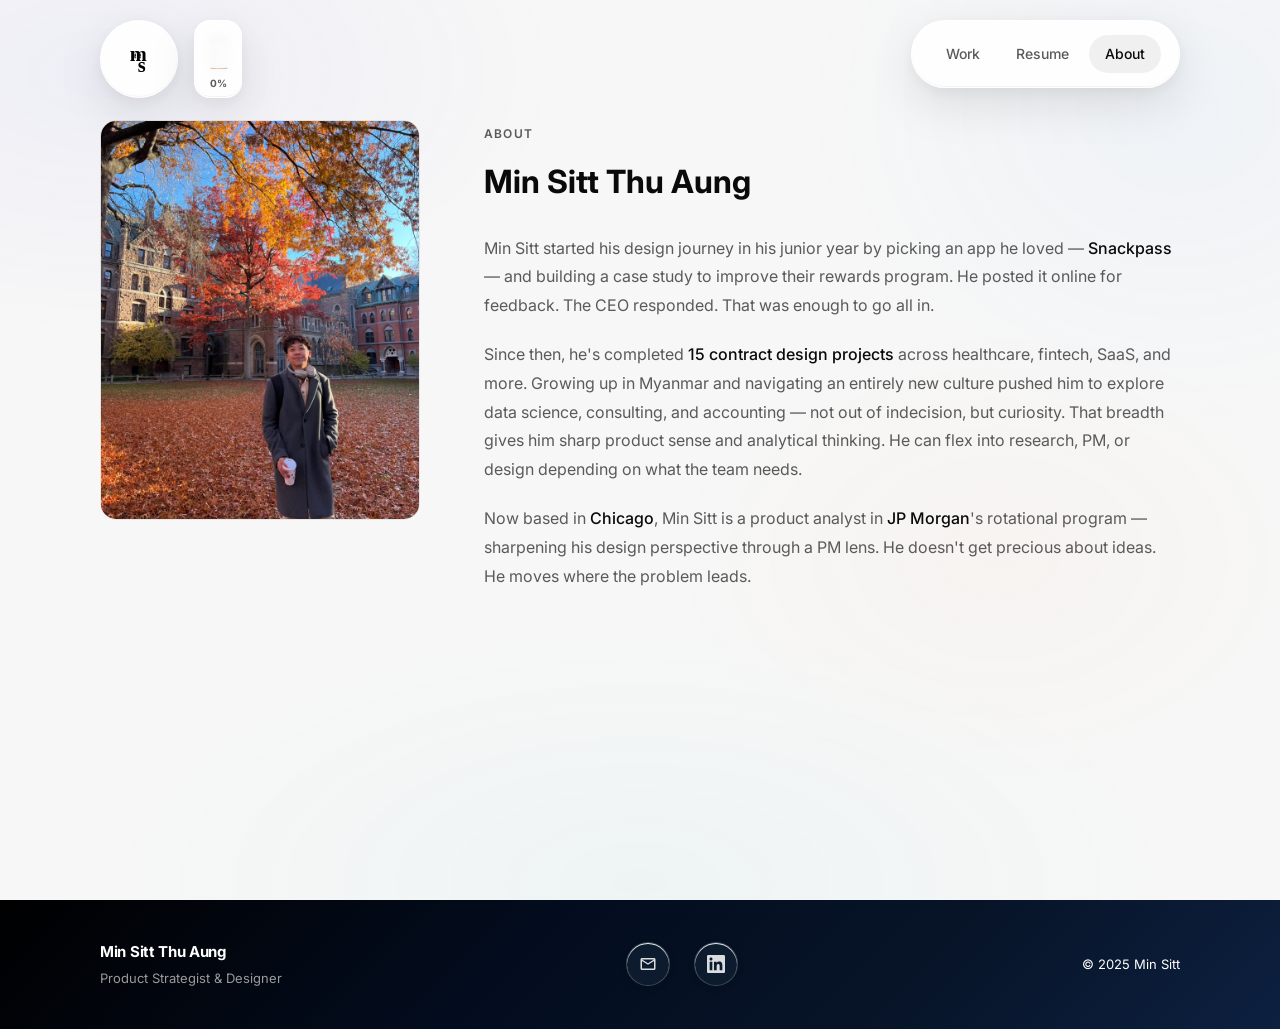
==== commit 8fa38033: "Replace about page image placeholder with actual photo - Swap placeholder SVG for aboutpagephoto.jpe" ====
--- a/about.html
+++ b/about.html
@@ -25,26 +25,14 @@
       position: sticky;
       top: 100px;
     }
-    .about-image-placeholder {
+    .about-photo {
       width: 100%;
       aspect-ratio: 4 / 5;
-      background: #F0EEEB;
       border-radius: 16px;
       border: 1px solid var(--border);
-      display: flex;
-      flex-direction: column;
-      align-items: center;
-      justify-content: center;
-      gap: 10px;
-      color: var(--text-secondary);
-    }
-    .about-image-placeholder svg {
-      opacity: 0.35;
-    }
-    .about-image-placeholder span {
-      font-size: 0.8125rem;
-      opacity: 0.5;
-      letter-spacing: 0.02em;
+      object-fit: cover;
+      object-position: center 15%;
+      display: block;
     }
     .about-text-col {
       padding-top: 4px;
@@ -126,13 +114,7 @@
 
         <!-- Image -->
         <div class="about-image-col">
-          <div class="about-image-placeholder">
-            <svg width="40" height="40" viewBox="0 0 24 24" fill="none" xmlns="http://www.w3.org/2000/svg">
-              <circle cx="12" cy="8" r="4" stroke="currentColor" stroke-width="1.5"/>
-              <path d="M4 20C4 16.686 7.582 14 12 14C16.418 14 20 16.686 20 20" stroke="currentColor" stroke-width="1.5" stroke-linecap="round"/>
-            </svg>
-            <span>Your photo here</span>
-          </div>
+          <img src="assets/aboutpagephoto.jpeg" alt="Min Sitt Thu Aung" class="about-photo" />
         </div>
 
         <!-- Bio -->
@@ -141,13 +123,13 @@
           <h1 class="about-name">Min Sitt Thu Aung</h1>
           <div class="about-bio">
             <p>
-              Min Sitt started his design journey in his junior year of college by picking an app he loved — <strong>Snackpass</strong> — and creating a case study to improve their rewards program. He posted it across forums to gather user feedback, but to his surprise, it caught the attention of the CEO, who responded with positive feedback on his framework. Inspired and motivated, Min Sitt committed fully to the product and design world.
+              Min Sitt started his design journey in his junior year by picking an app he loved — <strong>Snackpass</strong> — and building a case study to improve their rewards program. He posted it online for feedback. The CEO responded. That was enough to go all in.
             </p>
             <p>
-              Since then, he has worked as a contract designer primarily at early-stage startups, completing <strong>15 projects</strong> across a variety of industries — healthcare, fintech, SaaS, and more. Growing up in Myanmar and navigating an entirely new culture, environment, and set of fields he had never encountered before gave him something most designers don't have: the instinct to adapt. He explored data science, consulting, and accounting not out of indecision, but out of genuine curiosity. That breadth now makes him a designer with sharp product sense and analytical thinking. He can step into user research, product management, or design depending on what the team needs.
+              Since then, he's completed <strong>15 contract design projects</strong> across healthcare, fintech, SaaS, and more. Growing up in Myanmar and navigating an entirely new culture pushed him to explore data science, consulting, and accounting — not out of indecision, but curiosity. That breadth gives him sharp product sense and analytical thinking. He can flex into research, PM, or design depending on what the team needs.
             </p>
             <p>
-              Now based in <strong>Chicago</strong>, Min Sitt is a product analyst in a rotational program at <strong>JP Morgan</strong> — actively leveraging those cross-functional skillsets and sharpening his design perspective through the lens of a product manager. He doesn't cling to ideas or get precious about solutions. He moves where the problem leads.
+              Now based in <strong>Chicago</strong>, Min Sitt is a product analyst in <strong>JP Morgan</strong>'s rotational program — sharpening his design perspective through a PM lens. He doesn't get precious about ideas. He moves where the problem leads.
             </p>
           </div>
         </div>
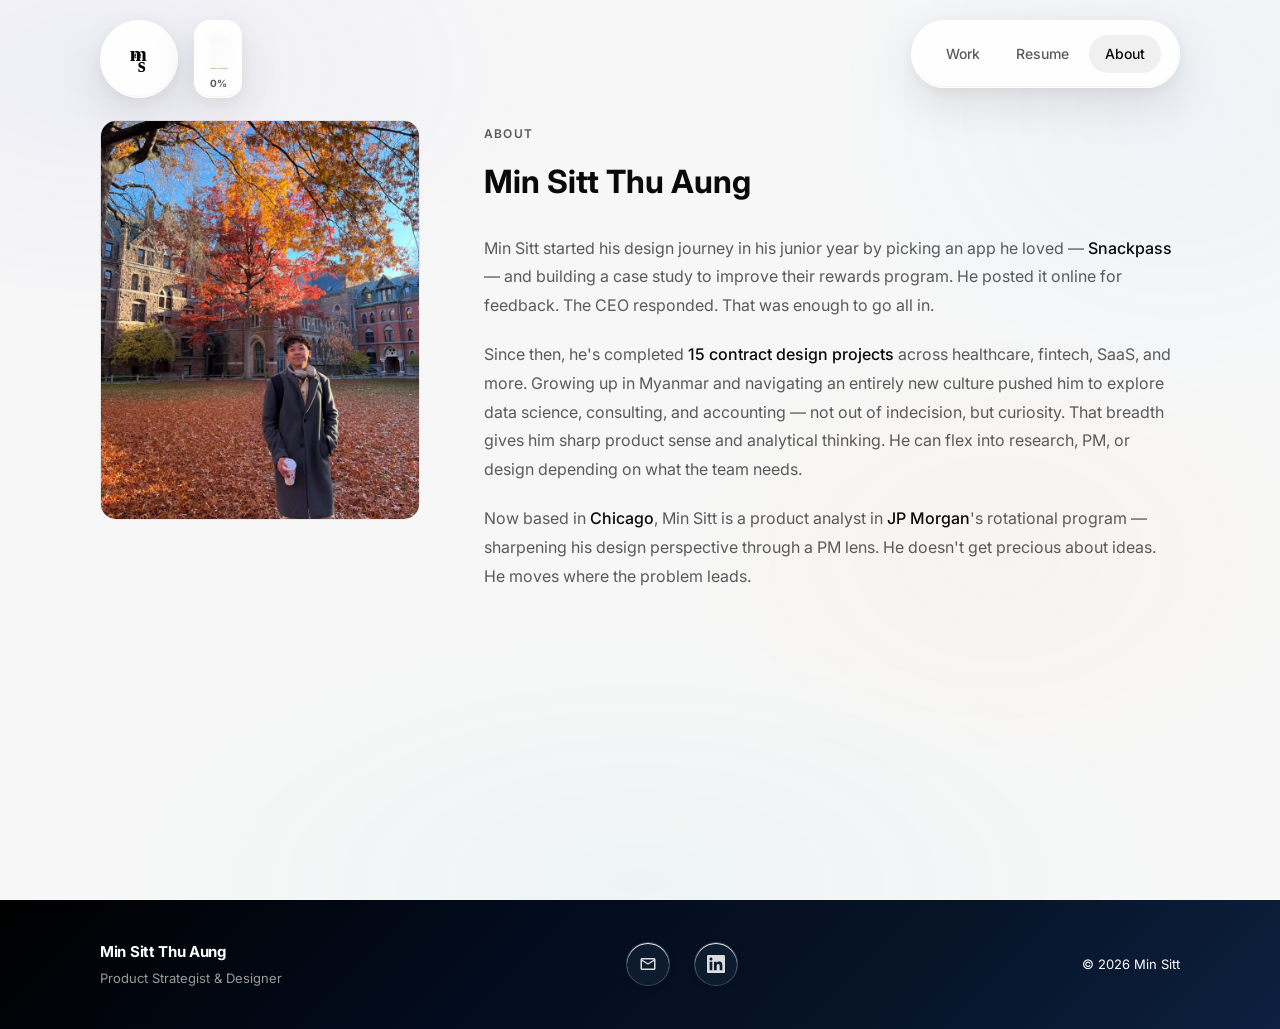
==== commit a91a1224: "Update footer to 2026 and clarify NDA on JPM metrics https://claude.ai/code/session_01Rt6TkphdpA5Bnt" ====
--- a/about.html
+++ b/about.html
@@ -157,7 +157,7 @@
             </svg>
           </a>
         </nav>
-        <span class="footer-copy">&copy; 2025 Min Sitt</span>
+        <span class="footer-copy">&copy; 2026 Min Sitt</span>
       </div>
     </div>
   </footer>
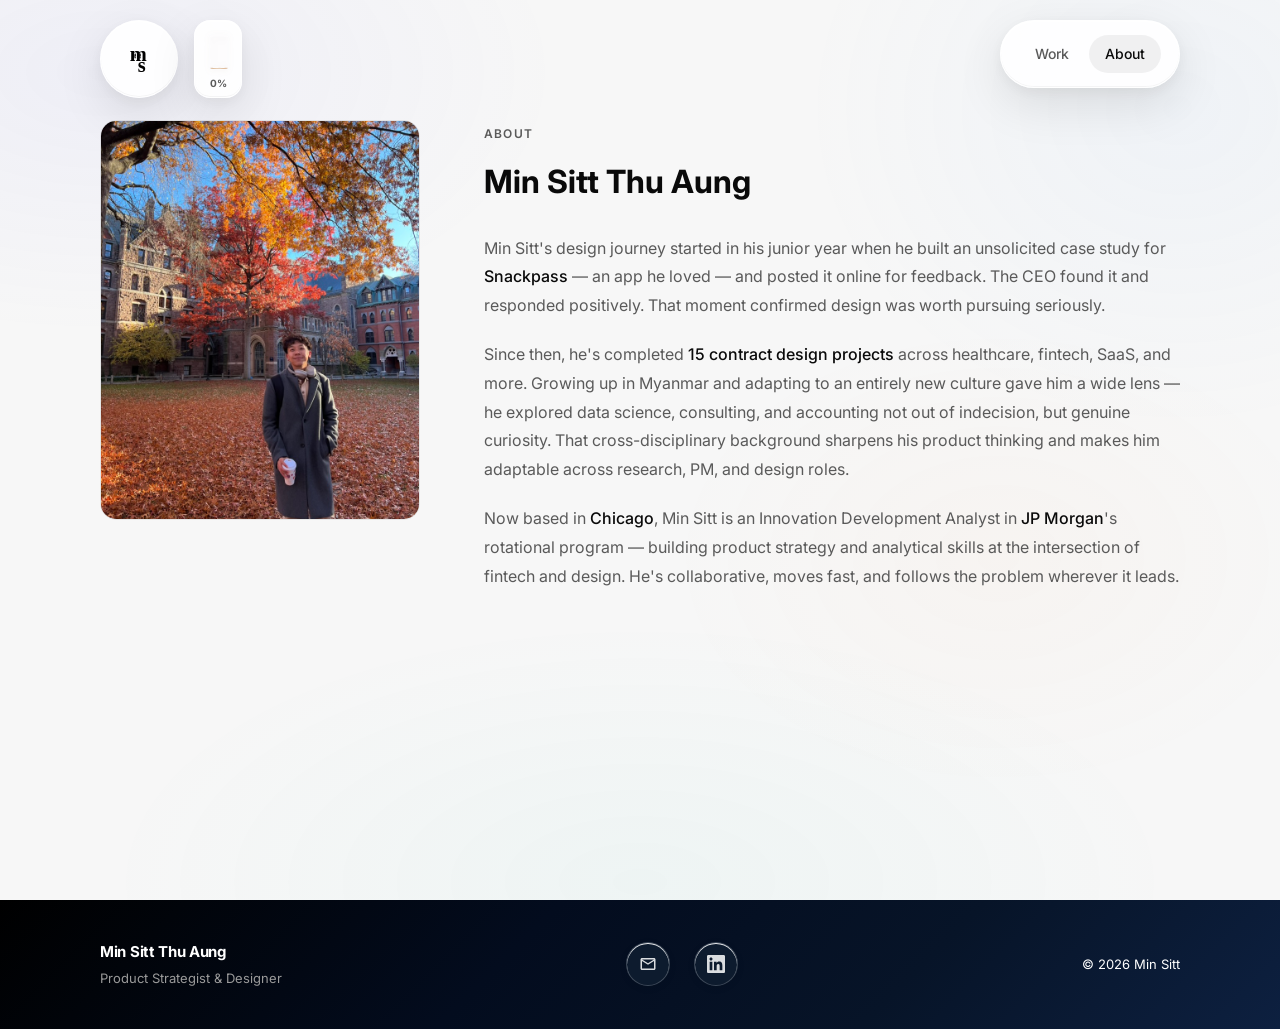
==== commit 998b1879: "Update about page bio and remove Resume nav link sitewide - Rewrote bio with recruiter-appropriate f" ====
--- a/about.html
+++ b/about.html
@@ -94,7 +94,6 @@
     <div class="nav-links-pill">
       <div class="nav-links">
         <a href="index.html#work">Work</a>
-        <a href="resume.html">Resume</a>
         <a href="about.html" class="active">About</a>
       </div>
       <button class="nav-toggle" aria-label="Toggle menu" aria-expanded="false">
@@ -103,7 +102,6 @@
     </div>
     <div class="nav-mobile" role="menu">
       <a href="index.html#work" role="menuitem">Work</a>
-      <a href="resume.html" role="menuitem">Resume</a>
       <a href="about.html" role="menuitem">About</a>
     </div>
   </nav>
@@ -113,23 +111,23 @@
       <div class="about-layout">
 
         <!-- Image -->
-        <div class="about-image-col">
+        <div class="about-image-col fade-up">
           <img src="assets/aboutpagephoto.jpeg" alt="Min Sitt Thu Aung" class="about-photo" />
         </div>
 
         <!-- Bio -->
         <div class="about-text-col">
-          <p class="about-label">About</p>
-          <h1 class="about-name">Min Sitt Thu Aung</h1>
+          <p class="about-label fade-up delay-1">About</p>
+          <h1 class="about-name fade-up delay-2">Min Sitt Thu Aung</h1>
           <div class="about-bio">
-            <p>
-              Min Sitt started his design journey in his junior year by picking an app he loved — <strong>Snackpass</strong> — and building a case study to improve their rewards program. He posted it online for feedback. The CEO responded. That was enough to go all in.
+            <p class="fade-up delay-2">
+              Min Sitt's design journey started in his junior year when he built an unsolicited case study for <strong>Snackpass</strong> — an app he loved — and posted it online for feedback. The CEO found it and responded positively. That moment confirmed design was worth pursuing seriously.
             </p>
-            <p>
-              Since then, he's completed <strong>15 contract design projects</strong> across healthcare, fintech, SaaS, and more. Growing up in Myanmar and navigating an entirely new culture pushed him to explore data science, consulting, and accounting — not out of indecision, but curiosity. That breadth gives him sharp product sense and analytical thinking. He can flex into research, PM, or design depending on what the team needs.
+            <p class="fade-up delay-3">
+              Since then, he's completed <strong>15 contract design projects</strong> across healthcare, fintech, SaaS, and more. Growing up in Myanmar and adapting to an entirely new culture gave him a wide lens — he explored data science, consulting, and accounting not out of indecision, but genuine curiosity. That cross-disciplinary background sharpens his product thinking and makes him adaptable across research, PM, and design roles.
             </p>
-            <p>
-              Now based in <strong>Chicago</strong>, Min Sitt is a product analyst in <strong>JP Morgan</strong>'s rotational program — sharpening his design perspective through a PM lens. He doesn't get precious about ideas. He moves where the problem leads.
+            <p class="fade-up delay-3">
+              Now based in <strong>Chicago</strong>, Min Sitt is an Innovation Development Analyst in <strong>JP Morgan</strong>'s rotational program — building product strategy and analytical skills at the intersection of fintech and design. He's collaborative, moves fast, and follows the problem wherever it leads.
             </p>
           </div>
         </div>
--- a/styles.css
+++ b/styles.css
@@ -557,10 +557,8 @@
 /* Info panel */
 .project-info {
   padding: 24px 28px;
-  display: flex;
-  align-items: flex-start;
-  justify-content: space-between;
-  gap: 16px;
+  position: relative;
+  padding-right: 80px;
 }
 
 .project-meta { flex: 1; }
@@ -648,8 +646,9 @@
   border-radius: 50%;
   background: rgba(0,0,0,0.06);
   color: var(--text-primary);
-  flex-shrink: 0;
-  align-self: flex-end;
+  position: absolute;
+  right: 28px;
+  bottom: 24px;
   transition: all var(--dur) var(--ease);
 }
 .project-card:hover .project-arrow {
@@ -1174,6 +1173,22 @@
   padding: 0 0 120px;
 }
 
+.testimonials-section-header {
+  border-bottom: none;
+  padding-bottom: 0;
+  margin-bottom: 48px;
+}
+
+.testimonials-heading {
+  font-size: clamp(28px, 4vw, 48px);
+  font-weight: 700;
+  letter-spacing: -0.02em;
+  color: var(--text-primary);
+  line-height: 1.15;
+  text-transform: none;
+  margin: 0;
+}
+
 .testimonials-scroll-wrapper {
   overflow: hidden;
   position: relative;
@@ -1464,7 +1479,8 @@
     height: 180px;
   }
 
-  .project-info { padding: 18px 20px; }
+  .project-info { padding: 18px 20px; padding-right: 72px; }
+  .project-arrow { right: 20px; bottom: 18px; }
   .project-title { font-size: 17px !important; }
 
   .cs-hero-image { border-radius: var(--r-lg); }
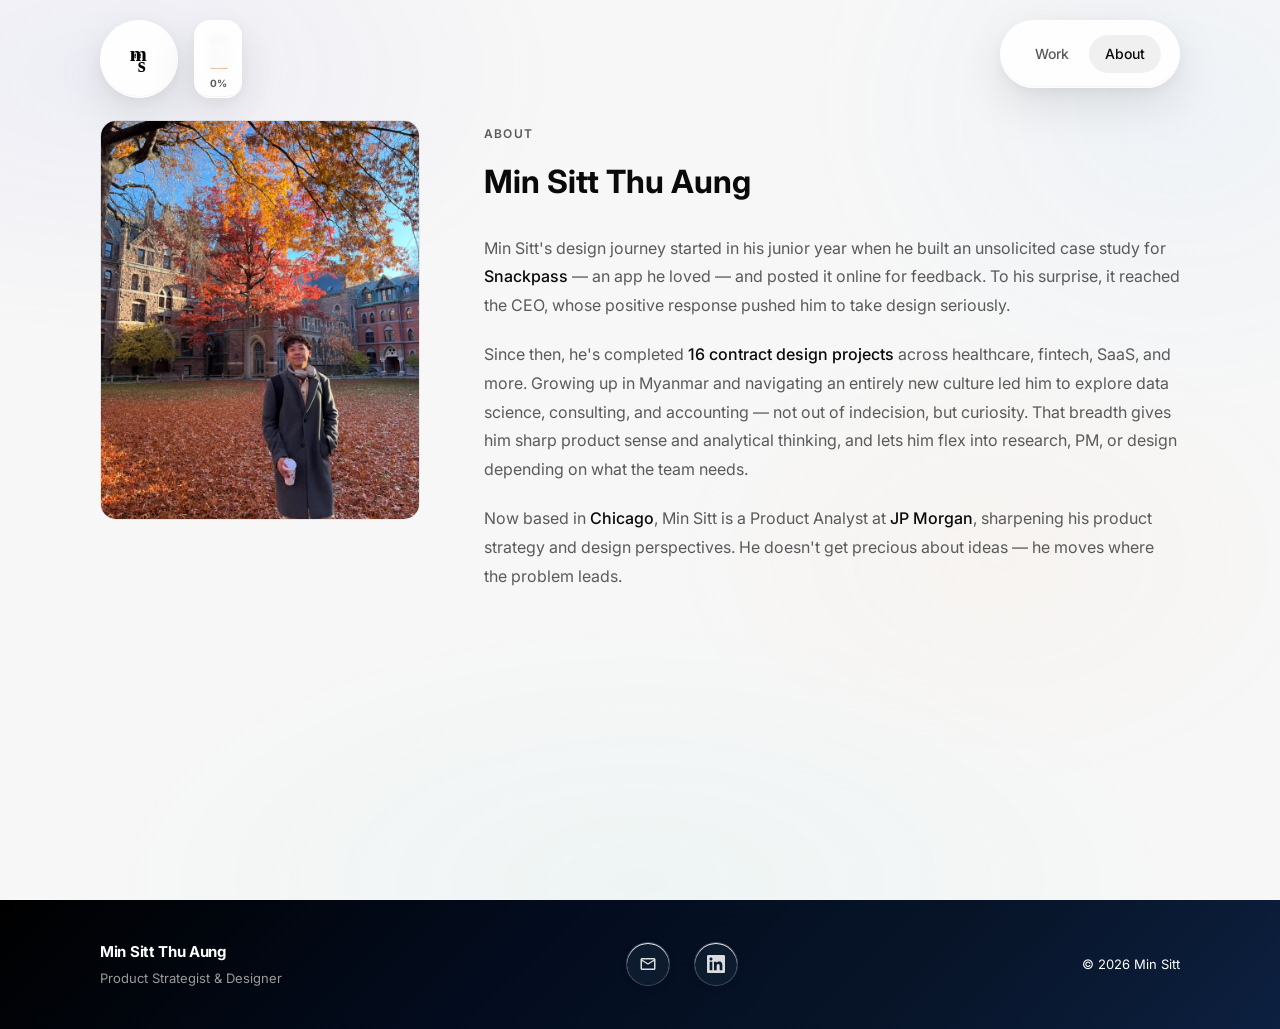
==== commit 29a75933: "Refine about page bio for clarity - Updated Snackpass origin story phrasing - 15 → 16 contract desig" ====
--- a/about.html
+++ b/about.html
@@ -121,13 +121,13 @@
           <h1 class="about-name fade-up delay-2">Min Sitt Thu Aung</h1>
           <div class="about-bio">
             <p class="fade-up delay-2">
-              Min Sitt's design journey started in his junior year when he built an unsolicited case study for <strong>Snackpass</strong> — an app he loved — and posted it online for feedback. The CEO found it and responded positively. That moment confirmed design was worth pursuing seriously.
+              Min Sitt's design journey started in his junior year when he built an unsolicited case study for <strong>Snackpass</strong> — an app he loved — and posted it online for feedback. To his surprise, it reached the CEO, whose positive response pushed him to take design seriously.
             </p>
             <p class="fade-up delay-3">
-              Since then, he's completed <strong>15 contract design projects</strong> across healthcare, fintech, SaaS, and more. Growing up in Myanmar and adapting to an entirely new culture gave him a wide lens — he explored data science, consulting, and accounting not out of indecision, but genuine curiosity. That cross-disciplinary background sharpens his product thinking and makes him adaptable across research, PM, and design roles.
+              Since then, he's completed <strong>16 contract design projects</strong> across healthcare, fintech, SaaS, and more. Growing up in Myanmar and navigating an entirely new culture led him to explore data science, consulting, and accounting — not out of indecision, but curiosity. That breadth gives him sharp product sense and analytical thinking, and lets him flex into research, PM, or design depending on what the team needs.
             </p>
             <p class="fade-up delay-3">
-              Now based in <strong>Chicago</strong>, Min Sitt is an Innovation Development Analyst in <strong>JP Morgan</strong>'s rotational program — building product strategy and analytical skills at the intersection of fintech and design. He's collaborative, moves fast, and follows the problem wherever it leads.
+              Now based in <strong>Chicago</strong>, Min Sitt is a Product Analyst at <strong>JP Morgan</strong>, sharpening his product strategy and design perspectives. He doesn't get precious about ideas — he moves where the problem leads.
             </p>
           </div>
         </div>
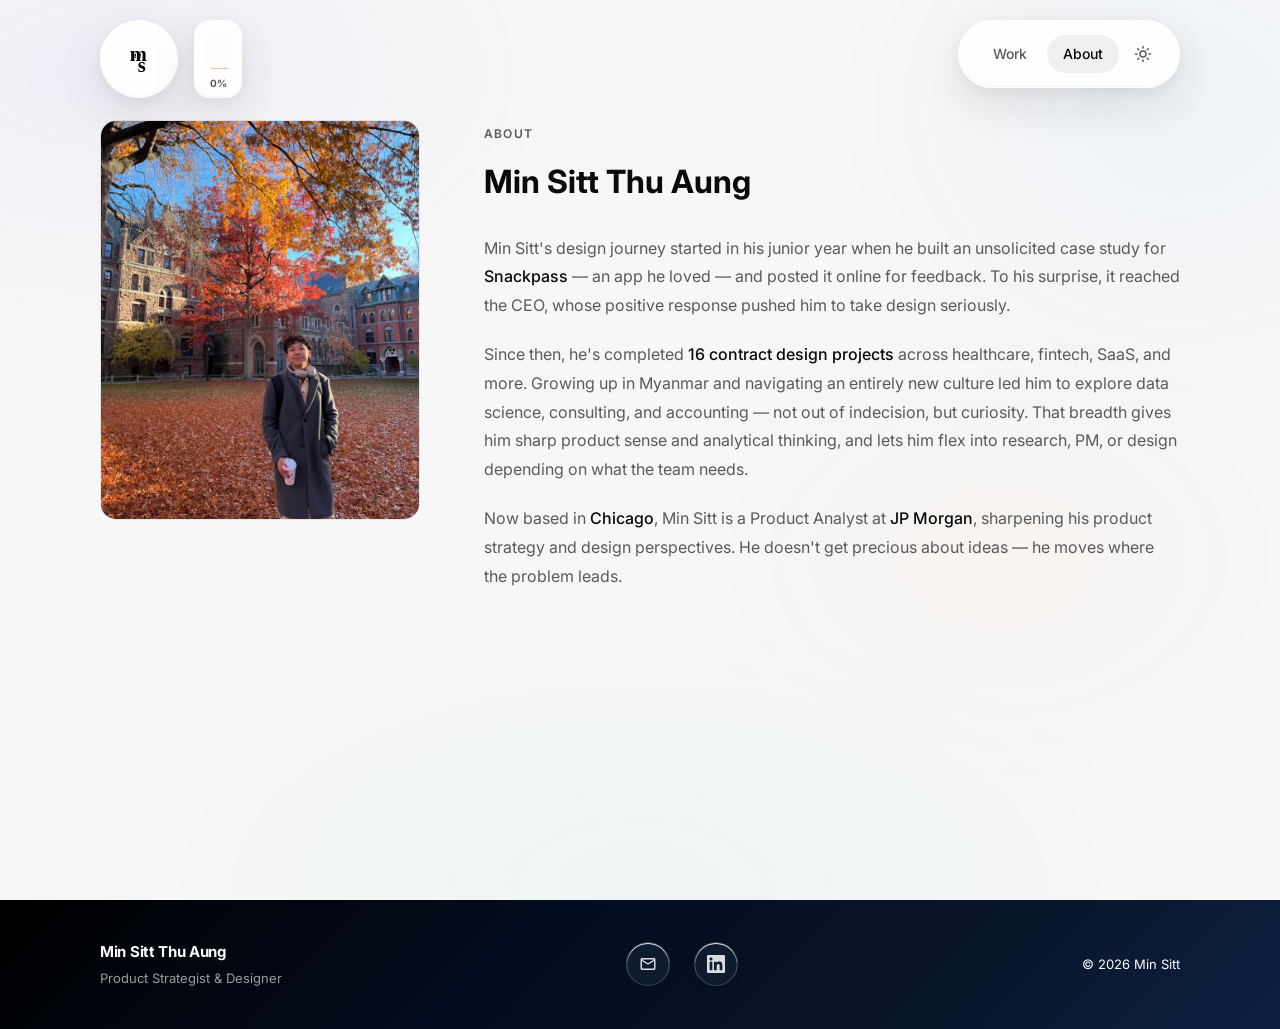
==== commit f24b7aed: "Add dark mode with accessible toggle across all pages - CSS variables override block for dark palett" ====
--- a/about.html
+++ b/about.html
@@ -5,6 +5,7 @@
   <meta name="viewport" content="width=device-width, initial-scale=1.0" />
   <title>About | Min Sitt</title>
   <meta name="description" content="About Min Sitt Thu Aung — Product Strategist & Designer." />
+  <script>(function(){try{var t=localStorage.getItem('theme')||(window.matchMedia('(prefers-color-scheme: dark)').matches?'dark':'light');if(t==='dark')document.documentElement.setAttribute('data-theme','dark');}catch(e){}})();</script>
   <link rel="stylesheet" href="styles.css" />
   <link rel="stylesheet" href="tea-tracker.css" />
   <link rel="preconnect" href="https://fonts.googleapis.com" />
@@ -96,6 +97,15 @@
         <a href="index.html#work">Work</a>
         <a href="about.html" class="active">About</a>
       </div>
+      <button class="theme-toggle" id="themeToggle" aria-label="Switch to dark mode">
+        <svg class="theme-icon theme-icon--sun" viewBox="0 0 24 24" fill="none" stroke="currentColor" stroke-width="2" stroke-linecap="round" stroke-linejoin="round" aria-hidden="true">
+          <circle cx="12" cy="12" r="4"/>
+          <path d="M12 2v2M12 20v2M4.93 4.93l1.41 1.41M17.66 17.66l1.41 1.41M2 12h2M20 12h2M4.93 19.07l1.41-1.41M17.66 6.34l1.41-1.41"/>
+        </svg>
+        <svg class="theme-icon theme-icon--moon" viewBox="0 0 24 24" fill="none" stroke="currentColor" stroke-width="2" stroke-linecap="round" stroke-linejoin="round" aria-hidden="true">
+          <path d="M21 12.79A9 9 0 1 1 11.21 3 7 7 0 0 0 21 12.79z"/>
+        </svg>
+      </button>
       <button class="nav-toggle" aria-label="Toggle menu" aria-expanded="false">
         <span></span><span></span><span></span>
       </button>
--- a/styles.css
+++ b/styles.css
@@ -1167,15 +1167,14 @@
 }
 
 /* ============================================
-   TESTIMONIALS SECTION
+   TESTIMONIALS — iMessage Group Chat
    ============================================ */
 .testimonials {
   padding: 0 0 120px;
 }
 
 .testimonials-section-header {
-  border-bottom: none;
-  padding-bottom: 0;
+  padding-bottom: 20px;
   margin-bottom: 48px;
 }
 
@@ -1189,206 +1188,297 @@
   margin: 0;
 }
 
-.testimonials-scroll-wrapper {
+.testimonials-subheading {
+  font-size: 16px;
+  color: var(--text-secondary);
+  margin: 8px 0 0;
+  line-height: 1.6;
+}
+
+/* ——— iMessage Window ——— */
+.imsg-window {
+  max-width: 420px;
+  margin: 0 auto;
+  background: #000;
+  border-radius: 44px;
   overflow: hidden;
+  box-shadow:
+    0 0 0 1px rgba(255,255,255,0.08),
+    0 40px 80px rgba(0,0,0,0.45),
+    0 16px 40px rgba(0,0,0,0.3);
+  font-family: -apple-system, BlinkMacSystemFont, "Helvetica Neue", sans-serif;
+}
+
+/* Status bar */
+.imsg-status-bar {
+  display: flex;
+  justify-content: space-between;
+  align-items: center;
+  padding: 14px 28px 0;
+  height: 44px;
+}
+
+.imsg-time {
+  font-size: 15px;
+  font-weight: 600;
+  color: white;
+  letter-spacing: -0.02em;
+}
+
+.imsg-status-icons {
+  display: flex;
+  align-items: center;
+  gap: 6px;
+}
+
+/* Chat header */
+.imsg-header {
+  display: flex;
+  align-items: center;
+  justify-content: space-between;
+  padding: 8px 16px 12px;
+  border-bottom: 0.5px solid rgba(255,255,255,0.1);
+}
+
+.imsg-back {
+  display: flex;
+  align-items: center;
+  gap: 4px;
+  background: none;
+  border: none;
+  color: #007AFF;
+  font-size: 16px;
+  font-family: inherit;
+  cursor: default;
+  padding: 0;
+  min-width: 80px;
+}
+
+.imsg-header-center {
+  display: flex;
+  flex-direction: column;
+  align-items: center;
+  gap: 2px;
+  flex: 1;
+}
+
+/* Group avatar cluster */
+.imsg-cluster {
   position: relative;
-}
-
-.testimonials-scroll-wrapper::before,
-.testimonials-scroll-wrapper::after {
-  content: '';
+  width: 52px;
+  height: 48px;
+  margin-bottom: 3px;
+}
+
+.imsg-cluster-img {
   position: absolute;
-  top: 0;
-  height: 100%;
-  /* Covers the full container margin + 80px into card area so the fade is always visible */
-  width: max(80px, calc((100vw - 1160px) / 2 + 80px));
-  pointer-events: none;
-  z-index: 1;
-}
-
-.testimonials-scroll-wrapper::before {
-  left: 0;
-  background: linear-gradient(to right, var(--bg), transparent);
-}
-
-.testimonials-scroll-wrapper::after {
-  right: 0;
-  background: linear-gradient(to left, var(--bg), transparent);
-}
-
-@media (max-width: 600px) {
-  .testimonials-scroll-wrapper::before,
-  .testimonials-scroll-wrapper::after {
-    width: 60px;
-  }
-}
-
-.testimonials-track {
-  display: flex;
-  gap: 16px;
-  overflow-x: auto;
-  scroll-snap-type: x mandatory;
-  scroll-behavior: smooth;
-  /* Align first card with container content on all viewport widths */
-  padding: 20px max(40px, calc((100vw - 1160px) / 2 + 40px)) 28px;
-  /* Match scroll-padding to padding so snap doesn't override the offset */
-  scroll-padding-left: max(40px, calc((100vw - 1160px) / 2 + 40px));
+  width: 28px;
+  height: 28px;
+  border-radius: 50%;
+  object-fit: cover;
+  border: 2px solid #000;
+}
+
+.imsg-cluster-img--1 { top: 0; left: 50%; transform: translateX(-50%); }
+.imsg-cluster-img--2 { bottom: 0; left: 0; }
+.imsg-cluster-img--3 { bottom: 0; right: 0; }
+
+.imsg-group-name {
+  font-size: 13px;
+  font-weight: 600;
+  color: white;
+  letter-spacing: -0.01em;
+}
+
+.imsg-member-count {
+  font-size: 12px;
+  color: #8E8E93;
+}
+
+.imsg-header-actions {
+  display: flex;
+  gap: 18px;
+  min-width: 80px;
+  justify-content: flex-end;
+}
+
+.imsg-icon-btn {
+  background: none;
+  border: none;
+  padding: 0;
+  cursor: default;
+  display: flex;
+  align-items: center;
+}
+
+/* Chat body */
+.imsg-body {
+  height: 460px;
+  overflow-y: auto;
+  padding: 12px 16px 20px;
+  display: flex;
+  flex-direction: column;
+  gap: 2px;
   scrollbar-width: none;
   -ms-overflow-style: none;
-  cursor: grab;
-}
-.testimonials-track:active { cursor: grabbing; }
-.testimonials-track::-webkit-scrollbar { display: none; }
-
-/* Testimonial Card — soft matte frosted sheet, distinct from glossy project cards */
-.testimonial-card {
+}
+.imsg-body::-webkit-scrollbar { display: none; }
+
+/* Date separator */
+.imsg-date-sep {
+  text-align: center;
+  font-size: 12px;
+  color: #8E8E93;
+  font-weight: 500;
+  margin: 4px 0 12px;
+}
+
+/* Message row */
+.imsg-row {
+  display: flex;
+  align-items: flex-end;
+  gap: 8px;
+  margin-bottom: 8px;
+}
+.imsg-row--hidden { display: none; }
+.imsg-row--out    { justify-content: flex-end; }
+
+/* Small avatar */
+.imsg-avatar-sm {
+  width: 28px;
+  height: 28px;
+  border-radius: 50%;
+  object-fit: cover;
   flex-shrink: 0;
-  width: 380px;
-  scroll-snap-align: start;
+  align-self: flex-end;
+}
+
+/* Column: name + bubble */
+.imsg-col {
   display: flex;
   flex-direction: column;
-  padding: 32px;
-  background: #ECEEF0;
+  gap: 3px;
+  max-width: 76%;
+}
+.imsg-col--out { align-items: flex-end; }
+
+.imsg-sender-name {
+  font-size: 12px;
+  color: #8E8E93;
+  padding-left: 14px;
+}
+
+/* Bubbles */
+.imsg-bubble {
+  padding: 10px 14px;
+  border-radius: 18px;
+  font-size: 15px;
+  line-height: 1.45;
+}
+.imsg-bubble--in {
+  background: #3A3A3C;
+  color: #fff;
+  border-bottom-left-radius: 4px;
+}
+.imsg-bubble--out {
+  background: #007AFF;
+  color: #fff;
+  border-bottom-right-radius: 4px;
+}
+
+/* Credit line inside bubble */
+.imsg-credit {
+  display: block;
+  margin-top: 6px;
+  font-size: 11.5px;
+  font-style: italic;
+  color: rgba(255,255,255,0.5);
+}
+
+/* Delivered status */
+.imsg-delivered {
+  font-size: 12px;
+  color: #8E8E93;
+  text-align: right;
+  padding-right: 4px;
+  margin-top: 2px;
+}
+
+/* Typing indicator dots */
+.imsg-typing-dots {
+  display: flex;
+  align-items: center;
+  gap: 4px;
+  background: #3A3A3C;
+  padding: 12px 16px;
+  border-radius: 18px;
+  border-bottom-left-radius: 4px;
+}
+.imsg-typing-dots span {
+  width: 7px;
+  height: 7px;
+  border-radius: 50%;
+  background: rgba(255,255,255,0.55);
+  animation: imsg-dot 1.2s ease-in-out infinite;
+}
+.imsg-typing-dots span:nth-child(2) { animation-delay: 0.2s; }
+.imsg-typing-dots span:nth-child(3) { animation-delay: 0.4s; }
+
+@keyframes imsg-dot {
+  0%, 60%, 100% { transform: translateY(0);   opacity: 0.4; }
+  30%            { transform: translateY(-5px); opacity: 1;   }
+}
+
+/* Bubble pop-in */
+@keyframes imsg-pop {
+  0%   { opacity: 0; transform: scale(0.75) translateY(8px); }
+  65%  { opacity: 1; transform: scale(1.04) translateY(-1px); }
+  100% {             transform: scale(1)    translateY(0); }
+}
+
+.imsg-row--visible .imsg-bubble,
+.imsg-row--visible .imsg-typing-dots {
+  animation: imsg-pop 0.38s cubic-bezier(0.34, 1.56, 0.64, 1) both;
+}
+
+/* Input bar (decorative) */
+.imsg-input-bar {
+  display: flex;
+  align-items: center;
+  gap: 10px;
+  padding: 10px 16px 30px;
+  background: #1C1C1E;
+  border-top: 0.5px solid rgba(255,255,255,0.1);
+}
+
+.imsg-input-icon {
+  background: none;
   border: none;
-  border-radius: var(--r-xl);
-  box-shadow: 0 2px 12px rgba(0,0,0,0.06), 0 1px 3px rgba(0,0,0,0.04);
-  position: relative;
-  overflow: hidden;
-  transition:
-    transform var(--dur) var(--ease),
-    box-shadow var(--dur) var(--ease);
-}
-.testimonial-card:hover {
-  transform: translateY(-4px);
-  box-shadow: 0 8px 28px rgba(0,0,0,0.09), 0 2px 8px rgba(0,0,0,0.05);
-}
-
-/* Large decorative opening quote mark */
-.testimonial-quote-mark {
-  font-family: Georgia, 'Times New Roman', serif;
-  font-size: 80px;
-  line-height: 0.75;
-  font-weight: 400;
-  color: var(--accent-blue);
-  opacity: 0.18;
-  user-select: none;
-  pointer-events: none;
-  display: block;
-  margin-bottom: 4px;
-}
-
-.testimonial-text {
-  font-size: 16px;
-  font-weight: 400;
-  font-style: italic;
-  line-height: 1.78;
-  color: var(--text-primary);
-  letter-spacing: -0.01em;
+  padding: 0;
+  cursor: default;
+  flex-shrink: 0;
+  display: flex;
+  align-items: center;
+}
+
+.imsg-input-pill {
   flex: 1;
-  margin-bottom: 28px;
-}
-
-/* Author row */
-.testimonial-author {
-  display: flex;
-  align-items: center;
-  gap: 14px;
-  padding-top: 20px;
-  border-top: 1px solid var(--border);
-}
-
-/* Initials-based avatar — replace with <img> when headshots are available */
-.testimonial-avatar {
-  width: 48px;
-  height: 48px;
-  border-radius: 50%;
-  flex-shrink: 0;
-  display: flex;
-  align-items: center;
-  justify-content: center;
-  font-size: 13px;
-  font-weight: 700;
-  letter-spacing: 0.04em;
-  color: rgba(255, 255, 255, 0.92);
-  font-style: normal;
-  box-shadow:
-    0 2px 10px rgba(0, 0, 0, 0.18),
-    inset 0 1px 0 rgba(255, 255, 255, 0.22);
-}
-
-/* Avatar colours matched to project gradient palettes */
-.testimonial-avatar--health    { background: linear-gradient(135deg, #047857 0%, #065f46 100%); }
-.testimonial-avatar--stp       { background: linear-gradient(135deg, #4c1d95 0%, #2d1b69 100%); }
-.testimonial-avatar--curiocity { background: linear-gradient(135deg, #1d4ed8 0%, #0f1f3d 100%); }
-.testimonial-avatar--jpm       { background: linear-gradient(135deg, #2563EB 0%, #1e3a5f 100%); }
-
-.testimonial-author-info {
-  display: flex;
-  flex-direction: column;
-  gap: 2px;
-  min-width: 0;
-}
-
-.testimonial-name {
-  font-size: 14px;
-  font-weight: 700;
-  letter-spacing: -0.01em;
-  color: var(--text-primary);
-  white-space: nowrap;
-  overflow: hidden;
-  text-overflow: ellipsis;
-}
-
-.testimonial-role {
-  font-size: 12px;
-  font-weight: 500;
-  color: var(--text-secondary);
-  white-space: nowrap;
-  overflow: hidden;
-  text-overflow: ellipsis;
-}
-
-.testimonial-project {
-  font-size: 11px;
-  font-weight: 700;
-  text-transform: uppercase;
-  letter-spacing: 0.07em;
-  color: var(--accent-blue);
-  margin-top: 1px;
-}
-
-/* Scroll navigation buttons */
-.testimonials-nav {
-  display: flex;
-  align-items: center;
-  gap: 8px;
-  margin-top: 4px;
-}
-
-.testimonials-nav-btn {
-  display: flex;
-  align-items: center;
-  justify-content: center;
-  width: 40px;
-  height: 40px;
-  border-radius: 50%;
-  border: 1px solid var(--glass-border-subtle);
-  background: var(--glass-bg-strong);
-  backdrop-filter: var(--glass-blur);
-  -webkit-backdrop-filter: var(--glass-blur);
-  box-shadow: var(--glass-inset), var(--shadow-sm);
-  color: var(--text-secondary);
-  cursor: pointer;
-  padding: 0;
-  transition: all var(--dur) var(--ease);
-}
-.testimonials-nav-btn:hover {
-  color: var(--text-primary);
-  box-shadow: var(--glass-inset), var(--shadow-md);
-  transform: scale(1.08);
-}
-.testimonials-nav-btn:active { transform: scale(0.95); }
-.testimonials-nav-btn svg { width: 16px; height: 16px; }
+  background: #2C2C2E;
+  border: 1px solid rgba(255,255,255,0.1);
+  border-radius: 20px;
+  padding: 8px 14px;
+}
+
+.imsg-input-placeholder {
+  font-size: 15px;
+  color: #636366;
+  font-family: inherit;
+}
+
+@media (max-width: 500px) {
+  .imsg-window { border-radius: 28px; }
+  .imsg-body   { height: 380px; }
+}
 
 /* ============================================
    SCROLL ANIMATIONS
@@ -1498,3 +1588,309 @@
   .testimonial-text { font-size: 15px; }
   .testimonial-quote-mark { font-size: 64px; }
 }
+
+/* ============================================
+   SPEECH BUBBLE — Headshot micro-interaction
+   ============================================ */
+.hero-photo-wrap {
+  position: relative;
+}
+
+.speech-bubble {
+  position: absolute;
+  top: -14px;
+  right: -28px;
+  background: #1C7AF5; /* iMessage blue */
+  border: none;
+  border-radius: 20px 20px 20px 6px; /* iMessage sender bubble shape */
+  padding: 10px 16px;
+  white-space: nowrap;
+  box-shadow: 0 4px 16px rgba(28, 122, 245, 0.35);
+  z-index: 10;
+  pointer-events: none;
+
+  /* Hidden by default */
+  opacity: 0;
+  transform: scale(0);
+  transform-origin: bottom left;
+  transition: opacity 0.3s ease, transform 0s;
+}
+
+/* iMessage-style tail — small teardrop at bottom-left */
+.speech-bubble::after {
+  content: '';
+  position: absolute;
+  bottom: -7px;
+  left: 10px;
+  width: 14px;
+  height: 14px;
+  background: #1C7AF5;
+  clip-path: polygon(0 0, 100% 0, 0 100%);
+  border-radius: 0 0 0 3px;
+}
+
+.speech-bubble-text {
+  font-family: var(--font);
+  font-size: 14px;
+  font-weight: 500;
+  color: #ffffff;
+  letter-spacing: 0.01em;
+}
+
+/* Sway animation — keeps scale(1) so blue bg stays solid */
+@keyframes bubble-sway {
+  0%, 100% { transform: scale(1) rotate(-2deg); }
+  50%       { transform: scale(1) rotate(2deg); }
+}
+
+/* Zoom-in pop */
+@keyframes bubble-pop-in {
+  0%   { opacity: 0; transform: scale(0.4); }
+  65%  { opacity: 1; transform: scale(1.06); }
+  100% { opacity: 1; transform: scale(1); }
+}
+
+/* Zoom-out dismiss */
+@keyframes bubble-pop-out {
+  0%   { opacity: 1; transform: scale(1); }
+  100% { opacity: 0; transform: scale(0.4); }
+}
+
+/* Active state */
+.speech-bubble.is-visible {
+  opacity: 1;
+  transform: scale(1);
+  animation: bubble-pop-in 0.5s cubic-bezier(0.34, 1.56, 0.64, 1) forwards,
+             bubble-sway 2.5s ease-in-out 0.5s infinite;
+}
+
+/* Zoom-out dismiss */
+.speech-bubble.is-fading {
+  animation: bubble-pop-out 0.5s cubic-bezier(0.4, 0, 0.6, 1) forwards;
+}
+
+
+/* ============================================
+   IDLE NUDGE — Scroll prompt
+   ============================================ */
+.idle-nudge {
+  position: fixed;
+  bottom: 40px;
+  left: 50%;
+  transform: translateX(-50%) translateY(20px);
+  display: flex;
+  align-items: center;
+  gap: 8px;
+  padding: 12px 24px;
+  background: var(--glass-bg);
+  backdrop-filter: var(--glass-blur);
+  -webkit-backdrop-filter: var(--glass-blur);
+  border: 1px solid var(--glass-border-subtle);
+  border-radius: 100px;
+  box-shadow: 0 8px 32px rgba(0, 0, 0, 0.1);
+  text-decoration: none;
+  z-index: 100;
+  cursor: pointer;
+
+  /* Hidden by default */
+  opacity: 0;
+  pointer-events: none;
+  transition: opacity 0.5s ease, transform 0.5s ease;
+}
+
+.idle-nudge.is-visible {
+  opacity: 1;
+  pointer-events: auto;
+  transform: translateX(-50%) translateY(0);
+}
+
+.idle-nudge.is-dismissed {
+  opacity: 0;
+  pointer-events: none;
+  transform: translateX(-50%) translateY(20px);
+}
+
+.idle-nudge-text {
+  font-family: var(--font);
+  font-size: 14px;
+  font-weight: 500;
+  color: var(--text-primary);
+}
+
+@keyframes nudge-bounce {
+  0%, 100% { transform: translateY(0); }
+  50% { transform: translateY(4px); }
+}
+
+.idle-nudge-arrow {
+  animation: nudge-bounce 1.2s ease-in-out infinite;
+  color: var(--text-secondary);
+}
+
+/* Hide nudge on mobile */
+@media (max-width: 768px) {
+  .idle-nudge {
+    display: none;
+  }
+}
+
+/* ============================================
+   THEME TOGGLE BUTTON
+   ============================================ */
+.theme-toggle {
+  position: relative;
+  width: 36px;
+  height: 36px;
+  display: flex;
+  align-items: center;
+  justify-content: center;
+  background: none;
+  border: none;
+  cursor: pointer;
+  border-radius: 50%;
+  color: var(--text-secondary);
+  flex-shrink: 0;
+  margin-left: 6px;
+  transition: background var(--dur) var(--ease), color var(--dur) var(--ease);
+}
+.theme-toggle:hover {
+  background: rgba(0,0,0,0.06);
+  color: var(--text-primary);
+}
+.theme-toggle:focus-visible {
+  outline: 2px solid var(--accent-blue);
+  outline-offset: 2px;
+}
+[data-theme="dark"] .theme-toggle:hover {
+  background: rgba(255,255,255,0.07);
+}
+
+.theme-icon {
+  position: absolute;
+  width: 18px;
+  height: 18px;
+  transition: opacity 0.25s var(--ease), transform 0.25s var(--ease);
+}
+/* Light mode: sun visible, moon hidden */
+.theme-icon--sun  { opacity: 1; transform: rotate(0deg) scale(1); }
+.theme-icon--moon { opacity: 0; transform: rotate(90deg) scale(0.5); }
+/* Dark mode: moon visible, sun hidden */
+[data-theme="dark"] .theme-icon--sun  { opacity: 0; transform: rotate(-90deg) scale(0.5); }
+[data-theme="dark"] .theme-icon--moon { opacity: 1; transform: rotate(0deg) scale(1); }
+
+/* ============================================
+   DARK MODE
+   ============================================ */
+
+/* Color-scheme hint for native browser UI (scrollbars, form controls) */
+:root                  { color-scheme: light; }
+[data-theme="dark"]    { color-scheme: dark;  }
+
+[data-theme="dark"] {
+  --bg: #0F0F0F;
+  --surface: #1A1A1A;
+  --text-primary: #F0F0F0;
+  --text-secondary: #9A9A9A;
+  --text-tertiary: #888888;
+  --accent-blue: #3B82F6;
+  --border: rgba(255, 255, 255, 0.08);
+
+  /* Glass — dark surfaces with faint white sheen */
+  --glass-bg: rgba(255, 255, 255, 0.05);
+  --glass-bg-strong: rgba(255, 255, 255, 0.07);
+  --glass-border: rgba(255, 255, 255, 0.12);
+  --glass-border-subtle: rgba(255, 255, 255, 0.08);
+  --glass-inset: inset 0 1px 0 rgba(255,255,255,0.08), inset 0 -1px 0 rgba(0,0,0,0.30);
+
+  /* Shadows — deeper on dark backgrounds */
+  --shadow-xs: 0 1px 3px rgba(0,0,0,0.40), 0 1px 2px rgba(0,0,0,0.30);
+  --shadow-sm: 0 2px 8px rgba(0,0,0,0.50), 0 1px 3px rgba(0,0,0,0.35);
+  --shadow-md: 0 8px 24px rgba(0,0,0,0.60), 0 2px 8px rgba(0,0,0,0.40);
+  --shadow-lg: 0 16px 48px rgba(0,0,0,0.70), 0 4px 16px rgba(0,0,0,0.45);
+  --shadow-xl: 0 32px 80px rgba(0,0,0,0.80), 0 8px 24px rgba(0,0,0,0.50);
+}
+
+/* Ambient gradients — more vibrant in dark mode */
+[data-theme="dark"] body::before {
+  background:
+    radial-gradient(ellipse 55% 45% at 8%  8%,  rgba(99,102,241,0.14)  0%, transparent 65%),
+    radial-gradient(ellipse 45% 55% at 92% 12%, rgba(96,165,250,0.12)  0%, transparent 65%),
+    radial-gradient(ellipse 65% 45% at 50% 98%, rgba(20,184,166,0.10)  0%, transparent 65%),
+    radial-gradient(ellipse 40% 40% at 78% 62%, rgba(251,146,60,0.08)  0%, transparent 65%);
+}
+
+/* Nav hover states */
+[data-theme="dark"] .nav-links a:hover,
+[data-theme="dark"] .nav-links a.active { background: rgba(255,255,255,0.07); }
+[data-theme="dark"] .nav-mobile a:hover { background: rgba(255,255,255,0.05); }
+[data-theme="dark"] .nav-toggle:hover   { background: rgba(255,255,255,0.06); }
+
+/* Primary button — near-white bg needs dark text */
+[data-theme="dark"] .btn-primary {
+  background: #F0F0F0;
+  color: #0A0A0A;
+  box-shadow: 0 2px 10px rgba(0,0,0,0.50), inset 0 1px 0 rgba(255,255,255,0.20);
+}
+[data-theme="dark"] .btn-primary:hover {
+  box-shadow: 0 8px 28px rgba(0,0,0,0.60), inset 0 1px 0 rgba(255,255,255,0.20);
+}
+
+/* Project cards */
+[data-theme="dark"] .project-card      { border-color: rgba(255,255,255,0.08); }
+[data-theme="dark"] .project-arrow     { background: rgba(255,255,255,0.08); }
+[data-theme="dark"] .project-card:hover .project-arrow {
+  background: #F0F0F0;
+  color: #0A0A0A;
+}
+
+/* Tags */
+[data-theme="dark"] .tag {
+  background: rgba(255,255,255,0.07);
+  border-color: rgba(255,255,255,0.08);
+  color: var(--text-secondary);
+}
+
+/* Social icon hover */
+[data-theme="dark"] .social-icon-btn:hover { background: rgba(255,255,255,0.12); }
+
+/* Footer separator */
+[data-theme="dark"] .footer { border-top: 1px solid rgba(255,255,255,0.06); }
+
+/* ============================================
+   IMESSAGE — Dark mode = light iOS phone
+   (dark phone on light page → light phone on dark page)
+   ============================================ */
+[data-theme="dark"] .imsg-window {
+  background: #F2F2F7;
+  box-shadow:
+    0 0 0 1px rgba(0,0,0,0.10),
+    0 40px 80px rgba(0,0,0,0.60),
+    0 16px 40px rgba(0,0,0,0.40);
+}
+[data-theme="dark"] .imsg-time          { color: #000; }
+[data-theme="dark"] .imsg-status-icons svg { filter: invert(1); }
+[data-theme="dark"] .imsg-header        { border-bottom-color: rgba(0,0,0,0.12); }
+[data-theme="dark"] .imsg-cluster-img   { border-color: #F2F2F7; }
+[data-theme="dark"] .imsg-group-name    { color: #000; }
+[data-theme="dark"] .imsg-member-count  { color: #6E6E73; }
+[data-theme="dark"] .imsg-date-sep      { color: #6E6E73; }
+[data-theme="dark"] .imsg-sender-name   { color: #6E6E73; }
+[data-theme="dark"] .imsg-bubble--in {
+  background: #E5E5EA;
+  color: #000;
+}
+[data-theme="dark"] .imsg-credit        { color: rgba(0,0,0,0.45); }
+[data-theme="dark"] .imsg-delivered     { color: #6E6E73; }
+[data-theme="dark"] .imsg-typing-dots   { background: #E5E5EA; }
+[data-theme="dark"] .imsg-typing-dots span { background: rgba(0,0,0,0.35); }
+[data-theme="dark"] .imsg-input-bar {
+  background: #EBEBF0;
+  border-top-color: rgba(0,0,0,0.10);
+}
+[data-theme="dark"] .imsg-input-pill {
+  background: #FFFFFF;
+  border-color: rgba(0,0,0,0.10);
+}
+[data-theme="dark"] .imsg-input-placeholder { color: #AEAEB2; }
+/* Invert the decorative input bar icons (they use hardcoded white fills) */
+[data-theme="dark"] .imsg-input-icon svg { filter: invert(1) opacity(0.55); }
--- a/tea-tracker.css
+++ b/tea-tracker.css
@@ -125,6 +125,7 @@
   color: #000;
   line-height: 1;
 }
+[data-theme="dark"] .tea-speaker-name { color: var(--text-primary); }
 
 /* ---- STATUS MESSAGE ---- */
 .tea-status-msg {
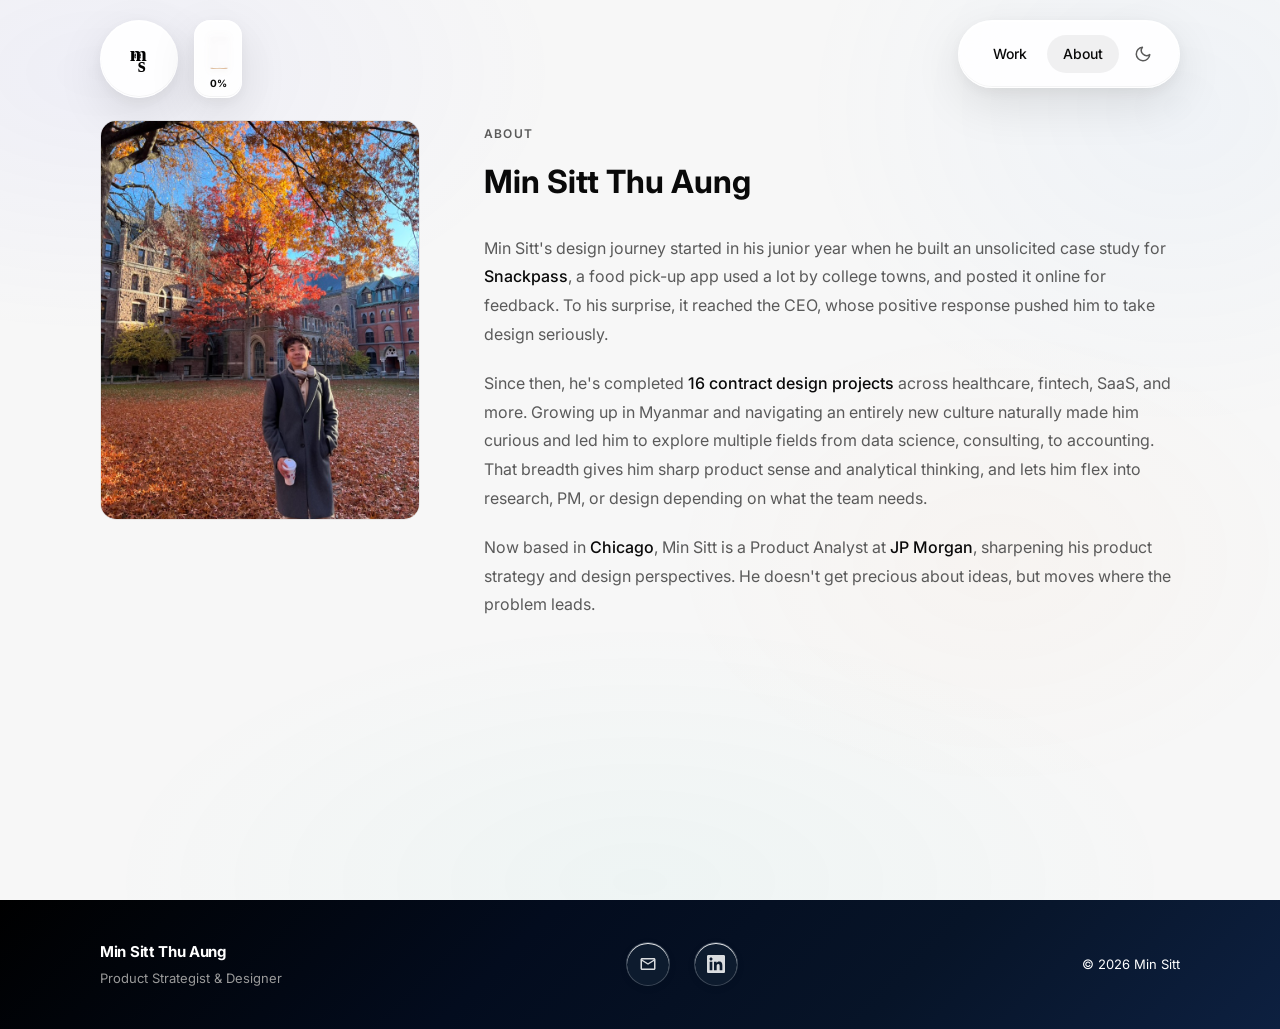
==== commit bcfd09f4: "Update About bio copy https://claude.ai/code/session_01Rt6TkphdpA5BntCbbcNQ4r" ====
--- a/about.html
+++ b/about.html
@@ -131,13 +131,13 @@
           <h1 class="about-name fade-up delay-2">Min Sitt Thu Aung</h1>
           <div class="about-bio">
             <p class="fade-up delay-2">
-              Min Sitt's design journey started in his junior year when he built an unsolicited case study for <strong>Snackpass</strong> — an app he loved — and posted it online for feedback. To his surprise, it reached the CEO, whose positive response pushed him to take design seriously.
+              Min Sitt's design journey started in his junior year when he built an unsolicited case study for <strong>Snackpass</strong>, a food pick-up app used a lot by college towns, and posted it online for feedback. To his surprise, it reached the CEO, whose positive response pushed him to take design seriously.
             </p>
             <p class="fade-up delay-3">
-              Since then, he's completed <strong>16 contract design projects</strong> across healthcare, fintech, SaaS, and more. Growing up in Myanmar and navigating an entirely new culture led him to explore data science, consulting, and accounting — not out of indecision, but curiosity. That breadth gives him sharp product sense and analytical thinking, and lets him flex into research, PM, or design depending on what the team needs.
+              Since then, he's completed <strong>16 contract design projects</strong> across healthcare, fintech, SaaS, and more. Growing up in Myanmar and navigating an entirely new culture naturally made him curious and led him to explore multiple fields from data science, consulting, to accounting. That breadth gives him sharp product sense and analytical thinking, and lets him flex into research, PM, or design depending on what the team needs.
             </p>
             <p class="fade-up delay-3">
-              Now based in <strong>Chicago</strong>, Min Sitt is a Product Analyst at <strong>JP Morgan</strong>, sharpening his product strategy and design perspectives. He doesn't get precious about ideas — he moves where the problem leads.
+              Now based in <strong>Chicago</strong>, Min Sitt is a Product Analyst at <strong>JP Morgan</strong>, sharpening his product strategy and design perspectives. He doesn't get precious about ideas, but moves where the problem leads.
             </p>
           </div>
         </div>
--- a/styles.css
+++ b/styles.css
@@ -163,7 +163,7 @@
 .nav-links a {
   font-size: 14px;
   font-weight: 500;
-  color: var(--text-secondary);
+  color: var(--text-primary);
   padding: 8px 16px;
   border-radius: var(--r-pill);
   transition: all var(--dur) var(--ease);
@@ -1587,6 +1587,7 @@
   .testimonial-card { width: 300px; padding: 24px; }
   .testimonial-text { font-size: 15px; }
   .testimonial-quote-mark { font-size: 64px; }
+
 }
 
 /* ============================================
@@ -1669,6 +1670,10 @@
   animation: bubble-pop-out 0.5s cubic-bezier(0.4, 0, 0.6, 1) forwards;
 }
 
+@media (max-width: 600px) {
+  .speech-bubble { right: -80px; }
+}
+
 
 /* ============================================
    IDLE NUDGE — Scroll prompt
@@ -1771,12 +1776,12 @@
   height: 18px;
   transition: opacity 0.25s var(--ease), transform 0.25s var(--ease);
 }
-/* Light mode: sun visible, moon hidden */
-.theme-icon--sun  { opacity: 1; transform: rotate(0deg) scale(1); }
-.theme-icon--moon { opacity: 0; transform: rotate(90deg) scale(0.5); }
-/* Dark mode: moon visible, sun hidden */
-[data-theme="dark"] .theme-icon--sun  { opacity: 0; transform: rotate(-90deg) scale(0.5); }
-[data-theme="dark"] .theme-icon--moon { opacity: 1; transform: rotate(0deg) scale(1); }
+/* Light mode: moon visible (click → switch to dark), sun hidden */
+.theme-icon--sun  { opacity: 0; transform: rotate(90deg) scale(0.5); }
+.theme-icon--moon { opacity: 1; transform: rotate(0deg) scale(1); }
+/* Dark mode: sun visible (click → switch to light), moon hidden */
+[data-theme="dark"] .theme-icon--sun  { opacity: 1; transform: rotate(0deg) scale(1); }
+[data-theme="dark"] .theme-icon--moon { opacity: 0; transform: rotate(-90deg) scale(0.5); }
 
 /* ============================================
    DARK MODE
@@ -1850,7 +1855,23 @@
   color: var(--text-secondary);
 }
 
-/* Social icon hover */
+/* Case study images with black text — keep white background in dark mode */
+[data-theme="dark"] .cs-image-white-bg { background: #fff; border-radius: var(--r-xl); }
+
+/* Logo pill — keep white background in dark mode so black logo stays visible */
+[data-theme="dark"] .nav-logo-pill { background: rgba(255, 255, 255, 0.90); }
+
+/* Nav links pill + tea tracker — solid opaque background in dark mode so
+   scrolled content never bleeds through and text stays readable */
+[data-theme="dark"] .nav-links-pill {
+  background: #1e2030;
+  backdrop-filter: none;
+  -webkit-backdrop-filter: none;
+  border-color: rgba(255, 255, 255, 0.10);
+}
+
+/* Social icon — white in dark mode */
+[data-theme="dark"] .social-icon-btn { color: #FFFFFF; }
 [data-theme="dark"] .social-icon-btn:hover { background: rgba(255,255,255,0.12); }
 
 /* Footer separator */
--- a/tea-tracker.css
+++ b/tea-tracker.css
@@ -60,7 +60,7 @@
   font-size: 10px;
   font-weight: 700;
   font-family: var(--font);
-  color: var(--text-secondary);
+  color: var(--text-primary);
   letter-spacing: 0.3px;
   line-height: 1;
   transition: color 0.4s ease;
@@ -185,3 +185,11 @@
     display: none;
   }
 }
+
+/* Dark mode — solid opaque pill so scrolled content doesn't bleed through */
+[data-theme="dark"] .tea-tracker-pill {
+  background: #1e2030;
+  backdrop-filter: none;
+  -webkit-backdrop-filter: none;
+  border-color: rgba(255, 255, 255, 0.10);
+}
